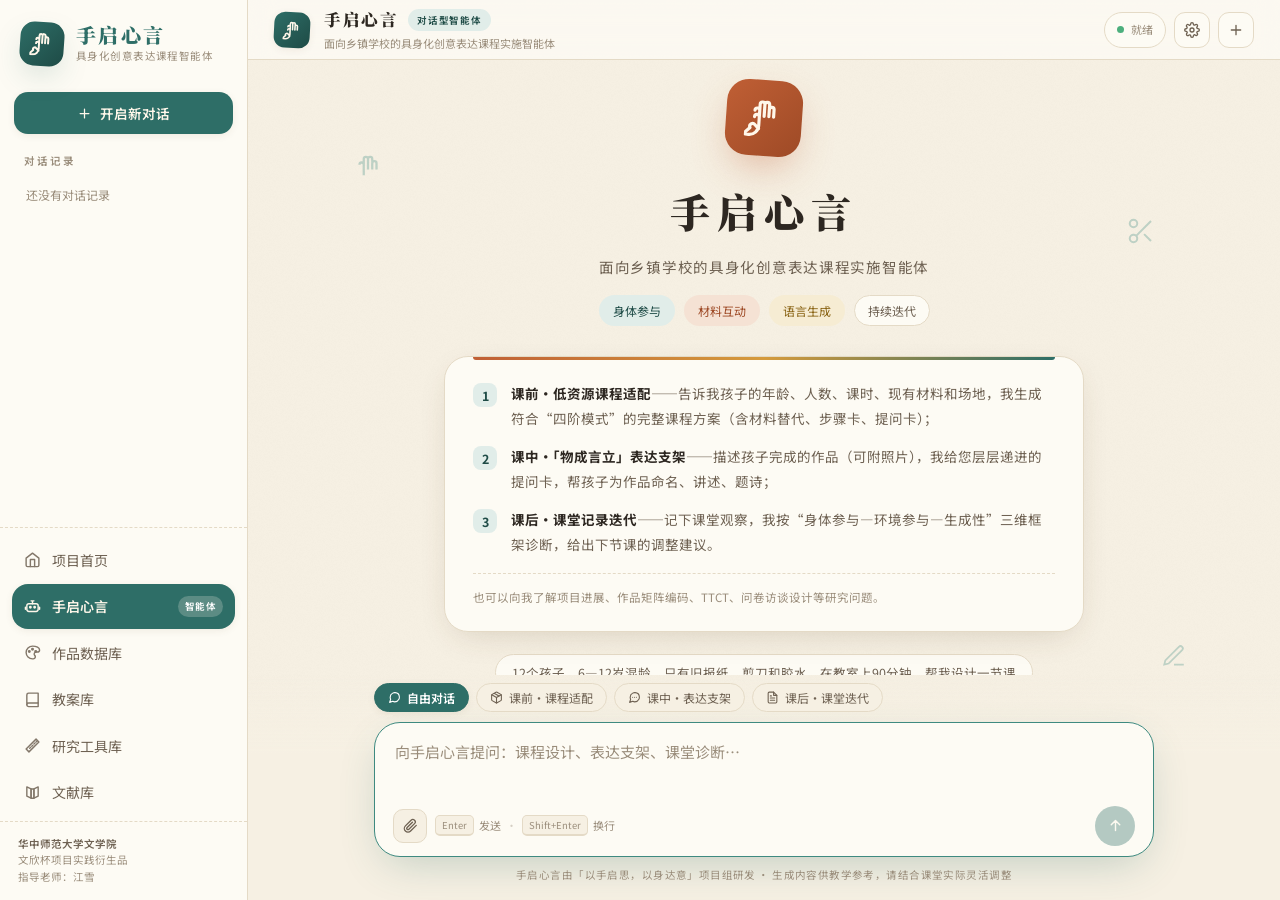
==== agent.html @ 4195ebc1 "v4.0 Kimi Code 重构：全新设计系统 + 中央对话智能体 + 数据页" ====
<!DOCTYPE html>
<html lang="zh-CN">
<head>
<meta charset="UTF-8">
<meta name="viewport" content="width=device-width, initial-scale=1.0">
<title>手启心言 · 智能体</title>
<meta name="description" content="面向乡镇学校的具身化创意表达课程实施智能体：课前低资源课程适配、课中物成言立表达支架、课后课堂记录驱动迭代。">
<link rel="preconnect" href="https://fonts.loli.net">
<link href="https://fonts.loli.net/css2?family=Noto+Serif+SC:wght@600;700;900&family=Noto+Sans+SC:wght@400;500;700&display=swap" rel="stylesheet">
<link rel="stylesheet" href="assets/css/style.css">
<link rel="icon" href="data:image/svg+xml,%3Csvg xmlns='http://www.w3.org/2000/svg' viewBox='0 0 24 24'%3E%3Crect width='24' height='24' rx='6' fill='%232E6E67'/%3E%3C/svg%3E">
</head>
<body class="agent-body">
<div id="railSlot"></div>
<div id="mobileTopSlot"></div>

<div class="chat-wrap">
  <!-- 顶栏 -->
  <header class="chat-topbar">
    <div class="t-ava" id="topAva"></div>
    <div>
      <div class="t-name">手启心言 <span class="t-tag">对话型智能体</span></div>
      <div class="t-sub">面向乡镇学校的具身化创意表达课程实施智能体</div>
    </div>
    <div class="topbar-actions">
      <span class="status-pill" id="statusPill"><span class="dot"></span><span id="statusText">连接中…</span></span>
      <button class="icon-btn" id="btnSettings" title="API 配置"></button>
      <button class="icon-btn" id="btnNewTop" title="开启新对话"></button>
    </div>
  </header>

  <!-- 消息区 -->
  <div class="chat-scroll" id="chatScroll">
    <!-- 欢迎态 -->
    <div class="welcome" id="welcome">
      <svg class="welcome-deco float" style="top:12%;left:10%;--fr:-14deg" width="34" height="34" viewBox="0 0 24 24" fill="none" stroke="currentColor" stroke-width="1.6"><path d="M18 11V6.5a1.5 1.5 0 0 0-3 0V11m0-5.5v-2a1.5 1.5 0 0 0-3 0V11m0-7.5a1.5 1.5 0 0 0-3 0V12m-3-4.5a1.5 1.5 0 0 1 3 0V15"/></svg>
      <svg class="welcome-deco float" style="top:20%;right:12%;--fr:10deg;animation-delay:1.4s" width="30" height="30" viewBox="0 0 24 24" fill="none" stroke="currentColor" stroke-width="1.6"><circle cx="6" cy="6" r="3"/><circle cx="6" cy="18" r="3"/><path d="M20 4 8.12 15.88M14.47 14.48 20 20"/></svg>
      <svg class="welcome-deco float" style="bottom:14%;left:16%;--fr:6deg;animation-delay:2.2s" width="28" height="28" viewBox="0 0 24 24" fill="none" stroke="currentColor" stroke-width="1.6"><path d="M11 20A7 7 0 0 1 4 13c0-4 3-8 9-9 5-1 7-1 7-1s0 2-1 7c-1 6-5 9-8 10z"/></svg>
      <svg class="welcome-deco float" style="bottom:22%;right:9%;--fr:-8deg;animation-delay:.8s" width="26" height="26" viewBox="0 0 24 24" fill="none" stroke="currentColor" stroke-width="1.6"><path d="M12 20h9M16.5 3.5a2.12 2.12 0 0 1 3 3L7 19l-4 1 1-4L16.5 3.5z"/></svg>

      <div class="welcome-inner">
        <div class="welcome-logo" id="welcomeLogo"></div>
        <h1>手启心言</h1>
        <div class="w-sub">面向乡镇学校的具身化创意表达课程实施智能体</div>
        <div class="w-traits">
          <span class="chip chip-teal">身体参与</span>
          <span class="chip chip-terra">材料互动</span>
          <span class="chip chip-amber">语言生成</span>
          <span class="chip">持续迭代</span>
        </div>

        <div class="welcome-card">
          <ol>
            <li><span><b>课前·低资源课程适配</b>——告诉我孩子的年龄、人数、课时、现有材料和场地，我生成符合“四阶模式”的完整课程方案（含材料替代、步骤卡、提问卡）；</span></li>
            <li><span><b>课中·「物成言立」表达支架</b>——描述孩子完成的作品（可附照片），我给您层层递进的提问卡，帮孩子为作品命名、讲述、题诗；</span></li>
            <li><span><b>课后·课堂记录迭代</b>——记下课堂观察，我按“身体参与—环境参与—生成性”三维框架诊断，给出下节课的调整建议。</span></li>
          </ol>
          <div class="wc-note">也可以向我了解项目进展、作品矩阵编码、TTCT、问卷访谈设计等研究问题。</div>
        </div>

        <div class="suggests" id="suggests"></div>
      </div>
    </div>
    <!-- 对话态 -->
    <div class="msgs" id="msgs" style="display:none"></div>
  </div>

  <!-- 输入区 -->
  <div class="composer">
    <div class="composer-inner">
      <div class="composer-modes" id="modeChips"></div>
      <div class="composer-box">
        <div class="attach-previews" id="attachPreviews" style="display:none"></div>
        <textarea id="input" rows="2" placeholder="向手启心言提问：课程设计、表达支架、课堂诊断…"></textarea>
        <div class="composer-bar">
          <button class="attach-btn" id="btnAttach" title="上传学生作品照片（OCR/图像识别）"></button>
          <input type="file" id="fileInput" accept="image/*" multiple hidden>
          <span class="composer-hint"><kbd>Enter</kbd> 发送 <span style="opacity:.4">·</span> <kbd>Shift+Enter</kbd> 换行</span>
          <button class="send-btn" id="btnSend" disabled></button>
        </div>
      </div>
      <div class="composer-tip">手启心言由「以手启思，以身达意」项目组研发 · 生成内容供教学参考，请结合课堂实际灵活调整</div>
    </div>
  </div>
</div>

<!-- 课前适配表单弹层 -->
<div class="overlay" id="planOverlay">
  <div class="dialog">
    <button class="d-close" data-close="planOverlay" id="planClose"></button>
    <h3><span id="planIco"></span>低资源课程适配</h3>
    <div class="d-sub">填写课堂基本条件，智能体将生成符合「四阶模式」的完整实施方案（含材料替代、步骤卡、提问卡与课堂组织建议）。</div>
    <div class="field-grid">
      <div class="field"><label>儿童年龄</label>
        <select id="fAge">
          <option>混龄（6—12岁）</option><option>低年级（6—8岁）</option>
          <option>中年级（9—11岁）</option><option>高年级（12岁以上）</option>
        </select>
      </div>
      <div class="field"><label>人数</label><input id="fCount" type="number" min="1" max="60" value="12"></div>
      <div class="field"><label>课时</label>
        <select id="fDuration"><option>90分钟</option><option>40分钟</option><option>60分钟</option><option>2课时（约120分钟）</option></select>
      </div>
      <div class="field"><label>场地</label>
        <select id="fVenue"><option>普通教室</option><option>活动室/礼堂</option><option>户外院落</option></select>
      </div>
    </div>
    <div class="field"><label>现有材料（多选）</label>
      <div class="mat-picks" id="matPicks"></div>
    </div>
    <div class="field"><label>其他材料</label><input id="fCustom" placeholder="如：挂历、纽扣、瓶盖…"></div>
    <div class="field"><label>期望主题（选填）</label><input id="fTheme" placeholder="如：我的家乡 / 春天 / 非遗竹编…"></div>
    <button class="btn btn-primary" id="btnPlanGo">生成课程方案</button>
  </div>
</div>

<!-- API 配置弹层 -->
<div class="overlay" id="cfgOverlay">
  <div class="dialog">
    <button class="d-close" data-close="cfgOverlay" id="cfgClose"></button>
    <h3><span id="cfgIco"></span>模型接口配置</h3>
    <div class="d-sub">默认使用项目组内置接口，无需配置即可体验。如需更换为自己的 Key（保存在本机浏览器，不会上传）。</div>
    <div class="field"><label>API Base URL（OpenAI 兼容）</label><input id="cfgBase" placeholder="https://api.deepseek.com/v1"></div>
    <div class="field"><label>模型</label><input id="cfgModel" placeholder="deepseek-chat"></div>
    <div class="field"><label>API Key</label><input id="cfgKey" type="password" placeholder="sk-…"></div>
    <div class="field"><label>多模态识别（作品照片 OCR / 图像理解）</label>
      <select id="cfgVision">
        <option value="auto">自动：接口支持图像时随消息发送</option>
        <option value="off">关闭：仅发送文字描述</option>
      </select>
      <div class="d-sub" style="margin-top:6px">提示：deepseek-chat 仅支持文字；切换至支持 vision 的 OpenAI 兼容接口后可识别作品照片中的文字与画面。</div>
    </div>
    <button class="btn btn-primary" id="btnCfgSave">保存配置</button>
    <button class="btn btn-paper" id="btnCfgReset" style="margin-top:10px">恢复默认</button>
  </div>
</div>

<div class="toast" id="toast"></div>

<script src="assets/js/data.js"></script>
<script src="assets/js/md.js"></script>
<script src="assets/js/main.js"></script>
<script src="assets/js/agent.js"></script>
</body>
</html>
---- assets/css/style.css ----
/* ═══════════════════════════════════════════════════════════
   手启心言 · 设计系统
   具身手工美学：暖纸底、黛青主色、赭石点缀、圆角有机形态
   ═══════════════════════════════════════════════════════════ */

:root {
  /* 色板 */
  --paper:      #F6F0E3;
  --paper-2:    #FDFBF4;
  --paper-3:    #EFE7D5;
  --ink:        #2D2721;
  --ink-soft:   #6E6152;
  --ink-faint:  #9A8D7B;
  --line:       #E4DAC6;
  --line-soft:  #EEE6D4;

  --teal:       #2E6E67;
  --teal-deep:  #1E4B46;
  --teal-mid:   #3E8A80;
  --teal-soft:  #E1EDE9;
  --teal-ghost: #EFF5F2;

  --terra:      #C05F35;
  --terra-deep: #9E4A26;
  --terra-soft: #F5E2D4;

  --amber:      #D59A3C;
  --amber-soft: #F6ECD3;

  /* 字体 */
  --serif: "Noto Serif SC", "Songti SC", "STSong", "SimSun", serif;
  --sans:  "Noto Sans SC", "PingFang SC", "Hiragino Sans GB", "Microsoft YaHei", sans-serif;

  /* 形态 */
  --r-sm: 10px;
  --r-md: 16px;
  --r-lg: 24px;
  --r-xl: 36px;
  --r-blob: 44px;

  /* 阴影（暖调） */
  --sh-xs: 0 1px 2px rgba(93, 63, 32, .07);
  --sh-sm: 0 2px 10px -2px rgba(93, 63, 32, .12);
  --sh-md: 0 10px 34px -12px rgba(93, 63, 32, .22);
  --sh-lg: 0 24px 60px -20px rgba(93, 63, 32, .28);
  --sh-teal: 0 12px 32px -10px rgba(46, 110, 103, .38);

  --rail-w: 248px;
  --ease-spring: cubic-bezier(.34, 1.4, .44, 1);
  --ease-out: cubic-bezier(.22, .8, .3, 1);
}

* { margin: 0; padding: 0; box-sizing: border-box; }
html { scroll-behavior: smooth; }
body {
  font-family: var(--sans);
  background: var(--paper);
  color: var(--ink);
  font-size: 15px;
  line-height: 1.75;
  -webkit-font-smoothing: antialiased;
  overflow-x: hidden;
}

/* 纸张噪点 */
body::before {
  content: "";
  position: fixed; inset: 0;
  pointer-events: none; z-index: 0;
  opacity: .5;
  background-image: url("data:image/svg+xml,%3Csvg xmlns='http://www.w3.org/2000/svg' width='140' height='140'%3E%3Cfilter id='n'%3E%3CfeTurbulence type='fractalNoise' baseFrequency='0.9' numOctaves='2' stitchTiles='stitch'/%3E%3CfeColorMatrix type='saturate' values='0'/%3E%3CfeComponentTransfer%3E%3CfeFuncA type='linear' slope='0.05'/%3E%3C/feComponentTransfer%3E%3C/filter%3E%3Crect width='100%25' height='100%25' filter='url(%23n)'/%3E%3C/svg%3E");
}

::selection { background: var(--teal); color: #fff; }

a { color: var(--teal); text-decoration: none; }
button { font-family: inherit; cursor: pointer; }
img { max-width: 100%; display: block; }

h1, h2, h3, .serif { font-family: var(--serif); }

/* 滚动条 */
::-webkit-scrollbar { width: 9px; height: 9px; }
::-webkit-scrollbar-track { background: transparent; }
::-webkit-scrollbar-thumb { background: #D5C8AE; border-radius: 8px; border: 2px solid var(--paper); }
::-webkit-scrollbar-thumb:hover { background: var(--teal-mid); }

/* ─────────────────────────── 左侧轨道栏 ─────────────────────────── */

.rail {
  position: fixed; inset: 0 auto 0 0;
  width: var(--rail-w);
  background: var(--paper-2);
  border-right: 1px solid var(--line);
  display: flex; flex-direction: column;
  z-index: 50;
}

.rail-brand {
  display: flex; align-items: center; gap: 12px;
  padding: 22px 20px 16px;
}
.brand-mark {
  width: 44px; height: 44px; flex: none;
  border-radius: 14px;
  background: linear-gradient(135deg, var(--teal) 0%, var(--teal-deep) 100%);
  color: #FFF7EA;
  display: flex; align-items: center; justify-content: center;
  box-shadow: var(--sh-teal);
  transform: rotate(4deg);
  transition: transform .45s var(--ease-spring);
}
a:hover > .brand-mark, .rail-brand:hover .brand-mark { transform: rotate(0deg) scale(1.05); }
.brand-mark svg { width: 24px; height: 24px; }
.brand-name { font-family: var(--serif); font-weight: 900; font-size: 20px; letter-spacing: .12em; line-height: 1.2; }
.brand-sub  { font-size: 10.5px; color: var(--ink-faint); letter-spacing: .04em; }

.rail-nav { padding: 6px 12px; display: flex; flex-direction: column; gap: 2px; }
.rail-link {
  display: flex; align-items: center; gap: 11px;
  padding: 10px 12px;
  border-radius: var(--r-md);
  color: var(--ink-soft);
  font-size: 14px;
  transition: all .22s var(--ease-out);
  position: relative;
}
.rail-link svg { width: 17px; height: 17px; flex: none; opacity: .85; }
.rail-link:hover { background: var(--teal-ghost); color: var(--teal-deep); transform: translateX(3px); }
.rail-link.active {
  background: var(--teal);
  color: #FFF7EA;
  font-weight: 600;
  box-shadow: var(--sh-sm);
}
.rail-link.active svg { opacity: 1; }
.rail-badge {
  margin-left: auto;
  font-size: 9.5px; padding: 2px 7px;
  border-radius: 99px;
  background: var(--terra); color: #fff;
  letter-spacing: .05em;
  white-space: nowrap;
}
.rail-link.active .rail-badge { background: rgba(255, 247, 234, .22); }

.rail-foot {
  margin-top: auto;
  padding: 14px 18px;
  border-top: 1px dashed var(--line);
  font-size: 10.5px; color: var(--ink-faint);
  line-height: 1.6;
}
.rail-foot b { color: var(--ink-soft); font-weight: 600; }

/* 主区 */
.main { margin-left: var(--rail-w); position: relative; z-index: 1; min-height: 100vh; }

/* ─────────────────────────── 通用组件 ─────────────────────────── */

.wrap { max-width: 1120px; margin: 0 auto; padding: 0 40px; }

.btn {
  display: inline-flex; align-items: center; justify-content: center; gap: 8px;
  border: none; border-radius: 99px;
  padding: 13px 28px;
  font-size: 15px; font-weight: 600;
  letter-spacing: .04em;
  transition: all .25s var(--ease-out);
  position: relative; overflow: hidden;
}
.btn svg { width: 17px; height: 17px; }
.btn-primary { background: var(--teal); color: #FFF7EA; box-shadow: var(--sh-teal); }
.btn-primary:hover { background: var(--teal-deep); transform: translateY(-2px); box-shadow: 0 16px 40px -10px rgba(46, 110, 103, .5); }
.btn-primary:active { transform: translateY(0) scale(.98); }
.btn-terra { background: var(--terra); color: #FFF7EA; box-shadow: 0 12px 32px -10px rgba(192, 95, 53, .42); }
.btn-terra:hover { background: var(--terra-deep); transform: translateY(-2px); }
.btn-ghost {
  background: transparent; color: var(--teal-deep);
  border: 1.5px solid var(--teal);
}
.btn-ghost:hover { background: var(--teal-soft); transform: translateY(-2px); }
.btn-paper { background: var(--paper-2); color: var(--ink); border: 1px solid var(--line); }
.btn-paper:hover { border-color: var(--teal-mid); color: var(--teal-deep); transform: translateY(-2px); box-shadow: var(--sh-sm); }
.btn-sm { padding: 8px 18px; font-size: 13px; }
.btn[disabled] { opacity: .45; pointer-events: none; }

.chip {
  display: inline-flex; align-items: center; gap: 6px;
  font-size: 12px; padding: 4px 13px;
  border-radius: 99px;
  border: 1px solid var(--line);
  background: var(--paper-2);
  color: var(--ink-soft);
}
.chip-teal { background: var(--teal-soft); border-color: transparent; color: var(--teal-deep); }
.chip-terra { background: var(--terra-soft); border-color: transparent; color: var(--terra-deep); }
.chip-amber { background: var(--amber-soft); border-color: transparent; color: #8A6415; }

.card {
  background: var(--paper-2);
  border: 1px solid var(--line);
  border-radius: var(--r-lg);
  box-shadow: var(--sh-sm);
  transition: transform .3s var(--ease-out), box-shadow .3s var(--ease-out), border-color .3s;
}
.card-hover:hover { transform: translateY(-5px); box-shadow: var(--sh-md); border-color: #D8CBAF; }

.sec { padding: 88px 0; position: relative; }
.sec-head { text-align: center; max-width: 720px; margin: 0 auto 52px; }
.sec-eyebrow {
  display: inline-flex; align-items: center; gap: 10px;
  font-size: 12px; letter-spacing: .35em; color: var(--terra);
  font-weight: 600; margin-bottom: 16px;
}
.sec-eyebrow::before, .sec-eyebrow::after {
  content: ""; width: 26px; height: 1.5px; background: var(--terra); opacity: .5;
}
.sec-title { font-size: 34px; font-weight: 900; letter-spacing: .06em; line-height: 1.35; }
.sec-desc { margin-top: 14px; color: var(--ink-soft); font-size: 15px; }

/* 进入动画 */
.rv { opacity: 0; transform: translateY(28px); transition: opacity .8s var(--ease-out), transform .8s var(--ease-out); }
.rv.in { opacity: 1; transform: none; }
.rv-d1 { transition-delay: .1s; } .rv-d2 { transition-delay: .22s; }
.rv-d3 { transition-delay: .34s; } .rv-d4 { transition-delay: .46s; }

@keyframes floatY {
  0%, 100% { transform: translateY(0) rotate(var(--fr, 0deg)); }
  50% { transform: translateY(-14px) rotate(var(--fr, 0deg)); }
}
.float { animation: floatY 6s ease-in-out infinite; }

@keyframes pulseDot {
  0%, 100% { opacity: .35; transform: scale(1); }
  50% { opacity: 1; transform: scale(1.25); }
}

/* ─────────────────────────── 首页 ─────────────────────────── */

.hero {
  min-height: 100vh;
  display: flex; align-items: center;
  position: relative;
  overflow: hidden;
  padding: 60px 0 80px;
}
.hero-blob {
  position: absolute;
  border-radius: 50%;
  filter: blur(70px);
  pointer-events: none;
}
.hero-blob-1 { width: 480px; height: 480px; background: rgba(62, 138, 128, .18); top: -140px; right: -80px; }
.hero-blob-2 { width: 420px; height: 420px; background: rgba(213, 154, 60, .16); bottom: -120px; left: 6%; }
.hero-blob-3 { width: 300px; height: 300px; background: rgba(192, 95, 53, .12); top: 34%; left: 42%; }

.hero-grid {
  display: grid; grid-template-columns: 1.05fr .95fr;
  gap: 60px; align-items: center;
  position: relative; z-index: 2;
}
.hero-eyebrow {
  display: inline-flex; align-items: center; gap: 9px;
  background: var(--paper-2); border: 1px solid var(--line);
  padding: 7px 16px; border-radius: 99px;
  font-size: 12.5px; color: var(--ink-soft);
  box-shadow: var(--sh-xs);
  margin-bottom: 26px;
}
.hero-eyebrow .dot { width: 7px; height: 7px; border-radius: 50%; background: var(--terra); animation: pulseDot 2.2s infinite; }
.hero-title {
  font-size: 58px; font-weight: 900;
  line-height: 1.22; letter-spacing: .04em;
}
.hero-title em {
  font-style: normal;
  color: var(--teal);
  position: relative;
  white-space: nowrap;
}
.hero-title em::after {
  content: ""; position: absolute; left: 0; right: 0; bottom: 6px;
  height: 12px; background: var(--amber-soft);
  z-index: -1; border-radius: 4px;
}
.hero-sub {
  margin-top: 22px;
  font-size: 16.5px; color: var(--ink-soft);
  max-width: 520px; line-height: 2;
}
.hero-cta { margin-top: 36px; display: flex; gap: 14px; flex-wrap: wrap; }
.hero-stats { margin-top: 46px; display: flex; gap: 38px; }
.hstat b { font-family: var(--serif); font-size: 30px; font-weight: 900; color: var(--teal-deep); display: block; line-height: 1.1; }
.hstat span { font-size: 12px; color: var(--ink-faint); letter-spacing: .08em; }

/* 首图：圆角大画框（呼应参考 UI 的圆角语言） */
.hero-frame {
  position: relative;
  background: var(--paper-2);
  border: 1px solid var(--line);
  border-radius: var(--r-blob);
  padding: 34px;
  box-shadow: var(--sh-lg);
  transform: rotate(1.2deg);
  transition: transform .5s var(--ease-out);
}
.hero-frame:hover { transform: rotate(0deg); }
.hero-frame::before {
  content: ""; position: absolute; inset: 12px;
  border: 1.5px dashed #D9CCAF;
  border-radius: calc(var(--r-blob) - 10px);
  pointer-events: none;
}
.hero-frame-head { display: flex; align-items: center; gap: 10px; margin-bottom: 20px; }
.hero-frame-head .avatar {
  width: 40px; height: 40px; border-radius: 12px;
  background: linear-gradient(135deg, var(--terra), var(--terra-deep));
  display: flex; align-items: center; justify-content: center; color: #FFF7EA;
  box-shadow: var(--sh-sm);
}
.hero-frame-head .avatar svg { width: 21px; height: 21px; }
.hero-frame-head b { font-family: var(--serif); font-size: 16px; letter-spacing: .1em; }
.hero-frame-head span { display: block; font-size: 10.5px; color: var(--ink-faint); }
.hero-frame-msg {
  background: var(--teal-ghost);
  border: 1px solid var(--teal-soft);
  border-radius: 4px 18px 18px 18px;
  padding: 15px 18px;
  font-size: 13.5px; line-height: 1.9; color: var(--ink);
}
.hero-frame-msg b { color: var(--teal-deep); }
.hero-frame-chips { display: flex; flex-wrap: wrap; gap: 8px; margin-top: 18px; }
.hero-frame-chip {
  font-size: 12px; color: var(--teal-deep);
  background: var(--paper-2); border: 1px solid var(--teal-soft);
  padding: 6px 13px; border-radius: 99px;
  transition: all .2s;
}
.hero-frame-chip:hover { background: var(--teal); color: #fff; border-color: var(--teal); transform: translateY(-2px); }
.hero-frame-input {
  margin-top: 18px;
  display: flex; align-items: center; gap: 10px;
  border: 1.5px solid var(--line);
  background: var(--paper);
  border-radius: 99px; padding: 11px 18px;
  color: var(--ink-faint); font-size: 13px;
}
.hero-frame-input svg { width: 16px; height: 16px; }
.hero-frame-input .go {
  margin-left: auto; width: 28px; height: 28px; border-radius: 50%;
  background: var(--teal); color: #fff;
  display: flex; align-items: center; justify-content: center;
}
.hero-frame-input .go svg { width: 14px; height: 14px; }

/* 四阶模式 */
.four-grid { display: grid; grid-template-columns: repeat(4, 1fr); gap: 18px; }
.four-card {
  background: var(--paper-2); border: 1px solid var(--line);
  border-radius: var(--r-lg); padding: 28px 24px;
  position: relative; overflow: hidden;
  transition: all .35s var(--ease-out);
}
.four-card:hover { transform: translateY(-6px); box-shadow: var(--sh-md); border-color: transparent; }
.four-card::before {
  content: ""; position: absolute; top: 0; left: 0; right: 0; height: 4px;
  background: var(--fc, var(--teal));
  transform: scaleX(0); transform-origin: left;
  transition: transform .4s var(--ease-out);
}
.four-card:hover::before { transform: scaleX(1); }
.four-no {
  font-family: var(--serif); font-size: 44px; font-weight: 900;
  color: var(--fc, var(--teal)); opacity: .18; line-height: 1;
}
.four-name { font-family: var(--serif); font-size: 21px; font-weight: 900; letter-spacing: .1em; margin: 8px 0 4px; }
.four-en { font-size: 10.5px; color: var(--ink-faint); letter-spacing: .18em; text-transform: uppercase; }
.four-desc { margin-top: 14px; font-size: 13px; color: var(--ink-soft); line-height: 1.9; }
.four-time {
  margin-top: 16px; display: inline-block;
  font-size: 11px; color: var(--fc, var(--teal));
  background: var(--paper); border: 1px dashed var(--line);
  padding: 3px 11px; border-radius: 99px;
}

/* 课前课中课后 全流程 */
.flow { display: grid; grid-template-columns: repeat(3, 1fr); gap: 22px; }
.flow-card {
  border-radius: var(--r-lg); padding: 32px 28px;
  position: relative; overflow: hidden;
  border: 1px solid var(--line);
  transition: all .35s var(--ease-out);
}
.flow-card:hover { transform: translateY(-6px); box-shadow: var(--sh-md); }
.flow-tag {
  display: inline-block; font-size: 11px; font-weight: 700; letter-spacing: .2em;
  padding: 4px 13px; border-radius: 99px; color: #fff; margin-bottom: 18px;
}
.flow-card h3 { font-size: 20px; font-weight: 900; letter-spacing: .05em; }
.flow-card p { margin-top: 12px; font-size: 13.5px; color: var(--ink-soft); line-height: 1.95; }
.flow-card ul { margin-top: 14px; list-style: none; }
.flow-card li { font-size: 13px; color: var(--ink-soft); padding: 5px 0 5px 20px; position: relative; }
.flow-card li::before { content: ""; position: absolute; left: 2px; top: 13px; width: 7px; height: 7px; border-radius: 2px; background: var(--fc); opacity: .55; }
.flow-arrow { display:flex; align-items:center; justify-content:center; color: var(--ink-faint); }

/* 三维框架 */
.tri-grid { display: grid; grid-template-columns: repeat(3, 1fr); gap: 22px; }
.tri-card { padding: 30px 28px; border-radius: var(--r-lg); border: 1px solid var(--line); background: var(--paper-2); transition: all .3s var(--ease-out); position: relative; }
.tri-card:hover { transform: translateY(-5px); box-shadow: var(--sh-md); }
.tri-ico {
  width: 46px; height: 46px; border-radius: 14px;
  display: flex; align-items: center; justify-content: center;
  color: #fff; margin-bottom: 18px;
  box-shadow: var(--sh-sm);
}
.tri-ico svg { width: 23px; height: 23px; }
.tri-card h3 { font-size: 19px; font-weight: 900; letter-spacing: .08em; }
.tri-card .en { font-size: 10.5px; letter-spacing: .16em; color: var(--ink-faint); text-transform: uppercase; }
.tri-card p { margin-top: 12px; font-size: 13.5px; color: var(--ink-soft); }
.tri-items { margin-top: 14px; display: flex; flex-direction: column; gap: 7px; }
.tri-items span { font-size: 12px; color: var(--ink-soft); background: var(--paper); border: 1px solid var(--line-soft); border-radius: 8px; padding: 6px 11px; }

/* 三地 */
.site-grid { display: grid; grid-template-columns: repeat(3, 1fr); gap: 22px; }
.site-card { padding: 26px; border-radius: var(--r-lg); background: var(--paper-2); border: 1px solid var(--line); position: relative; overflow: hidden; transition: all .3s var(--ease-out); }
.site-card:hover { transform: translateY(-5px); box-shadow: var(--sh-md); }
.site-card::after {
  content: attr(data-code);
  position: absolute; right: -6px; bottom: -22px;
  font-family: var(--serif); font-size: 84px; font-weight: 900;
  color: var(--sc, var(--teal)); opacity: .1; line-height: 1;
}
.site-card h3 { font-size: 18px; font-weight: 900; letter-spacing: .06em; }
.site-card .desc { font-size: 13px; color: var(--ink-soft); margin-top: 8px; }
.site-meta { margin-top: 16px; display: flex; gap: 8px; flex-wrap: wrap; }

/* 时间线 */
.timeline { max-width: 760px; margin: 0 auto; position: relative; padding-left: 34px; }
.timeline::before { content: ""; position: absolute; left: 8px; top: 6px; bottom: 6px; width: 2px; background: linear-gradient(var(--teal-mid), var(--line)); border-radius: 2px; }
.tl-item { position: relative; padding-bottom: 30px; }
.tl-item:last-child { padding-bottom: 0; }
.tl-dot {
  position: absolute; left: -34px; top: 5px;
  width: 18px; height: 18px; border-radius: 50%;
  background: var(--paper-2); border: 2.5px solid var(--line);
}
.tl-item.done .tl-dot { border-color: var(--teal-mid); background: var(--teal-soft); }
.tl-item.doing .tl-dot { border-color: var(--terra); background: var(--terra-soft); box-shadow: 0 0 0 5px rgba(192, 95, 53, .12); }
.tl-item.doing .tl-dot::after { content: ""; position: absolute; inset: 3.5px; border-radius: 50%; background: var(--terra); animation: pulseDot 1.8s infinite; }
.tl-when { font-size: 12px; color: var(--ink-faint); letter-spacing: .06em; }
.tl-item h4 { font-size: 16.5px; font-weight: 700; margin-top: 2px; }
.tl-item.doing h4 { color: var(--terra-deep); }

/* 团队 */
.team-grid { display: grid; grid-template-columns: repeat(5, 1fr); gap: 16px; }
.member { text-align: center; padding: 26px 12px; border-radius: var(--r-lg); background: var(--paper-2); border: 1px solid var(--line); transition: all .3s var(--ease-out); }
.member:hover { transform: translateY(-4px); box-shadow: var(--sh-sm); border-color: var(--teal-mid); }
.member .ava {
  width: 58px; height: 58px; margin: 0 auto 12px;
  border-radius: 50%;
  display: flex; align-items: center; justify-content: center;
  font-family: var(--serif); font-size: 22px; font-weight: 900; color: #fff;
  box-shadow: var(--sh-sm);
}
.member b { font-size: 15.5px; letter-spacing: .08em; }
.member span { display: block; font-size: 11px; color: var(--ink-faint); margin-top: 5px; line-height: 1.6; }

/* CTA 条 */
.cta-band {
  border-radius: var(--r-xl);
  background: linear-gradient(120deg, var(--teal-deep), var(--teal) 55%, var(--teal-mid));
  color: #FFF7EA;
  padding: 64px 56px;
  position: relative; overflow: hidden;
  text-align: center;
  box-shadow: var(--sh-lg);
}
.cta-band::before, .cta-band::after {
  content: ""; position: absolute; border-radius: 50%; border: 1.5px dashed rgba(255, 247, 234, .25);
}
.cta-band::before { width: 300px; height: 300px; top: -140px; left: -90px; }
.cta-band::after { width: 380px; height: 380px; bottom: -220px; right: -130px; }
.cta-band h2 { font-size: 32px; font-weight: 900; letter-spacing: .08em; }
.cta-band p { margin-top: 14px; opacity: .82; font-size: 14.5px; }
.cta-band .btn { margin-top: 30px; background: #FFF7EA; color: var(--teal-deep); }
.cta-band .btn:hover { transform: translateY(-2px); box-shadow: 0 16px 40px -12px rgba(0,0,0,.4); background: #fff; }

/* 页脚 */
.footer {
  border-top: 1px solid var(--line);
  padding: 42px 0 36px;
  margin-top: 40px;
  background: var(--paper-2);
}
.footer-grid { display: flex; justify-content: space-between; gap: 30px; flex-wrap: wrap; align-items: flex-start; }
.footer .brand-line { display: flex; align-items: center; gap: 10px; }
.footer p { font-size: 12px; color: var(--ink-faint); margin-top: 10px; max-width: 420px; line-height: 1.9; }
.footer-links { display: flex; gap: 34px; }
.footer-links h5 { font-size: 12.5px; letter-spacing: .12em; color: var(--ink-soft); margin-bottom: 12px; }
.footer-links a { display: block; font-size: 12.5px; color: var(--ink-faint); padding: 3.5px 0; transition: color .2s; }
.footer-links a:hover { color: var(--teal); }
.footer-bottom { margin-top: 30px; padding-top: 18px; border-top: 1px dashed var(--line); font-size: 11px; color: var(--ink-faint); display: flex; justify-content: space-between; flex-wrap: wrap; gap: 8px; }

/* ─────────────────────────── 数据页（作品/教案/工具/文献） ─────────────────────────── */

.page-head { padding: 56px 0 30px; }
.page-eyebrow { font-size: 12px; letter-spacing: .3em; color: var(--terra); font-weight: 600; }
.page-title { font-size: 34px; font-weight: 900; letter-spacing: .06em; margin-top: 10px; }
.page-desc { color: var(--ink-soft); margin-top: 10px; max-width: 640px; font-size: 14.5px; }

.filter-bar {
  display: flex; flex-wrap: wrap; gap: 10px; align-items: center;
  padding: 16px 20px;
  background: var(--paper-2); border: 1px solid var(--line);
  border-radius: var(--r-lg); box-shadow: var(--sh-xs);
  margin: 26px 0 30px;
  position: sticky; top: 14px; z-index: 20;
}
.filter-label { font-size: 12px; color: var(--ink-faint); letter-spacing: .1em; margin-right: 2px; }
.fchip {
  font-size: 12.5px; padding: 6px 15px;
  border-radius: 99px; border: 1px solid var(--line);
  background: var(--paper); color: var(--ink-soft);
  transition: all .2s;
}
.fchip:hover { border-color: var(--teal-mid); color: var(--teal-deep); }
.fchip.on { background: var(--teal); border-color: var(--teal); color: #fff; font-weight: 600; box-shadow: var(--sh-sm); }
.filter-count { margin-left: auto; font-size: 12px; color: var(--ink-faint); }

.works-grid { display: grid; grid-template-columns: repeat(3, 1fr); gap: 20px; }
.work-card { padding: 24px; display: flex; flex-direction: column; }
.work-top { display: flex; justify-content: space-between; align-items: flex-start; gap: 8px; }
.work-id { font-size: 11px; color: var(--ink-faint); letter-spacing: .1em; }
.work-card h3 { font-size: 19px; font-weight: 900; letter-spacing: .05em; margin-top: 6px; }
.work-meta { font-size: 12px; color: var(--ink-soft); margin-top: 5px; }
.work-mat { font-size: 12px; color: var(--ink-faint); margin-top: 3px; }
.work-voice {
  margin-top: 15px; padding: 13px 16px;
  background: var(--amber-soft); border-radius: 4px 14px 14px 14px;
  font-size: 13px; color: #7A5A17; line-height: 1.85;
  font-family: var(--serif);
}
.work-code { margin-top: 16px; display: grid; grid-template-columns: repeat(4, 1fr); gap: 8px; }
.code-cell { text-align: center; }
.code-cell span { font-size: 10.5px; color: var(--ink-faint); display: block; margin-bottom: 5px; }
.code-bar { height: 5px; border-radius: 99px; background: var(--paper-3); overflow: hidden; }
.code-bar i { display: block; height: 100%; border-radius: 99px; background: linear-gradient(90deg, var(--teal-mid), var(--teal)); width: 0; transition: width 1s var(--ease-out); }
.work-tags { margin-top: 14px; display: flex; gap: 6px; flex-wrap: wrap; }
.work-tag { font-size: 10.5px; padding: 2.5px 10px; border-radius: 99px; background: var(--teal-ghost); color: var(--teal-deep); }

.lesson-card { padding: 28px; margin-bottom: 20px; }
.lesson-head { display: flex; gap: 18px; align-items: flex-start; flex-wrap: wrap; }
.lesson-id { font-family: var(--serif); font-weight: 900; font-size: 15px; color: var(--terra); letter-spacing: .06em; background: var(--terra-soft); border-radius: 10px; padding: 8px 12px; }
.lesson-head h3 { font-size: 21px; font-weight: 900; letter-spacing: .04em; }
.lesson-metas { display: flex; gap: 8px; flex-wrap: wrap; margin-top: 8px; }
.lesson-goal { margin-top: 14px; font-size: 14px; color: var(--ink-soft); background: var(--paper); border-left: 3px solid var(--amber); padding: 12px 16px; border-radius: 0 10px 10px 0; }
.lesson-steps { margin-top: 20px; display: grid; grid-template-columns: repeat(4, 1fr); gap: 12px; }
.lstep { background: var(--paper); border: 1px solid var(--line-soft); border-radius: var(--r-md); padding: 15px 14px; position: relative; transition: all .25s; }
.lstep:hover { border-color: var(--teal-mid); transform: translateY(-3px); box-shadow: var(--sh-sm); }
.lstep b { font-family: var(--serif); font-size: 14.5px; color: var(--teal-deep); display: block; letter-spacing: .06em; }
.lstep i { font-style: normal; font-size: 9.5px; color: var(--ink-faint); letter-spacing: .14em; text-transform: uppercase; }
.lstep p { font-size: 12px; color: var(--ink-soft); margin-top: 8px; line-height: 1.8; }
.lesson-tip { margin-top: 16px; font-size: 12.5px; color: var(--terra-deep); background: var(--terra-soft); border-radius: 10px; padding: 10px 15px; }
.lesson-mats { margin-top: 14px; display: flex; flex-wrap: wrap; gap: 7px; }

.tools-grid { display: grid; grid-template-columns: repeat(2, 1fr); gap: 20px; }
.tool-card { padding: 26px; }
.tool-head { display: flex; align-items: center; gap: 12px; }
.tool-ico { width: 42px; height: 42px; border-radius: 12px; background: var(--teal-soft); color: var(--teal-deep); display: flex; align-items: center; justify-content: center; flex: none; }
.tool-ico svg { width: 20px; height: 20px; }
.tool-head h3 { font-size: 16.5px; font-weight: 700; line-height: 1.4; }
.tool-status { margin-left: auto; font-size: 11px; padding: 3px 11px; border-radius: 99px; white-space: nowrap; }
.st-doing { background: var(--amber-soft); color: #8A6415; }
.st-done { background: var(--teal-soft); color: var(--teal-deep); }
.st-todo { background: var(--paper-3); color: var(--ink-faint); }
.tool-card > p { margin-top: 13px; font-size: 13.5px; color: var(--ink-soft); }
.tool-items { margin-top: 14px; list-style: none; display: flex; flex-direction: column; gap: 7px; }
.tool-items li { font-size: 12.5px; color: var(--ink-soft); background: var(--paper); border: 1px solid var(--line-soft); padding: 8px 13px; border-radius: 9px; }

.refs-group { margin-bottom: 34px; }
.refs-group h3 { font-size: 17px; font-weight: 900; letter-spacing: .1em; display: flex; align-items: center; gap: 10px; margin-bottom: 16px; }
.refs-group h3 .n { font-size: 11px; background: var(--teal); color: #fff; border-radius: 99px; padding: 2px 10px; letter-spacing: .05em; }
.ref-item {
  display: flex; gap: 14px; align-items: baseline;
  padding: 13px 18px; margin-bottom: 9px;
  background: var(--paper-2); border: 1px solid var(--line);
  border-radius: var(--r-md); font-size: 13.5px; color: var(--ink-soft);
  transition: all .2s;
}
.ref-item:hover { border-color: var(--teal-mid); transform: translateX(4px); }
.ref-item .no { font-family: var(--serif); font-weight: 700; color: var(--terra); flex: none; font-size: 12.5px; }

.empty-tip { text-align: center; padding: 60px 0; color: var(--ink-faint); font-size: 14px; }

/* ─────────────────────────── 智能体页 ─────────────────────────── */

.agent-body { height: 100vh; overflow: hidden; }

/* 历史列表 */
.rail-history { flex: 1; overflow-y: auto; padding: 4px 12px 10px; }
.rail-history h6 { font-size: 10.5px; letter-spacing: .2em; color: var(--ink-faint); padding: 10px 12px 6px; font-weight: 600; }
.hist-item {
  display: flex; align-items: center; gap: 9px;
  padding: 9px 12px; border-radius: 11px;
  font-size: 13px; color: var(--ink-soft);
  cursor: pointer; transition: all .18s;
  position: relative;
}
.hist-item svg { width: 13px; height: 13px; flex: none; opacity: .55; }
.hist-item span { flex: 1; white-space: nowrap; overflow: hidden; text-overflow: ellipsis; }
.hist-item:hover { background: var(--teal-ghost); color: var(--teal-deep); }
.hist-item.on { background: var(--teal-soft); color: var(--teal-deep); font-weight: 600; }
.hist-item .del {
  opacity: 0; border: none; background: none; color: var(--ink-faint);
  padding: 2px; border-radius: 6px; transition: all .15s;
}
.hist-item:hover .del { opacity: 1; }
.hist-item .del:hover { color: var(--terra); background: var(--terra-soft); }
.hist-item .del svg { width: 12px; height: 12px; }
.hist-empty { font-size: 12px; color: var(--ink-faint); padding: 8px 14px; }

.rail-newchat {
  margin: 10px 14px 4px;
  display: flex; align-items: center; justify-content: center; gap: 8px;
  padding: 11px; border-radius: 14px;
  background: var(--teal); color: #FFF7EA;
  font-size: 13.5px; font-weight: 600;
  border: none; box-shadow: var(--sh-sm);
  transition: all .22s var(--ease-out);
}
.rail-newchat:hover { background: var(--teal-deep); transform: translateY(-1px); box-shadow: var(--sh-teal); }
.rail-newchat svg { width: 15px; height: 15px; }

/* 对话主区 */
.chat-wrap { margin-left: var(--rail-w); height: 100vh; display: flex; flex-direction: column; position: relative; z-index: 1; }

.chat-topbar {
  height: 60px; flex: none;
  display: flex; align-items: center; gap: 14px;
  padding: 0 26px;
  background: rgba(253, 251, 244, .82);
  backdrop-filter: blur(12px);
  border-bottom: 1px solid var(--line);
  position: relative; z-index: 10;
}
.chat-topbar .t-ava {
  width: 36px; height: 36px; border-radius: 11px;
  background: linear-gradient(135deg, var(--teal), var(--teal-deep));
  color: #FFF7EA; display: flex; align-items: center; justify-content: center;
  box-shadow: var(--sh-sm); transform: rotate(3deg);
}
.chat-topbar .t-ava svg { width: 19px; height: 19px; }
.chat-topbar .t-name { font-family: var(--serif); font-weight: 900; font-size: 16.5px; letter-spacing: .1em; display: flex; align-items: center; gap: 9px; }
.chat-topbar .t-tag { font-size: 9.5px; font-family: var(--sans); font-weight: 600; letter-spacing: .1em; background: var(--teal-soft); color: var(--teal-deep); padding: 2.5px 9px; border-radius: 99px; }
.chat-topbar .t-sub { font-size: 11px; color: var(--ink-faint); }
.topbar-actions { margin-left: auto; display: flex; gap: 8px; }
.icon-btn {
  width: 36px; height: 36px; border-radius: 11px;
  border: 1px solid var(--line); background: var(--paper-2);
  color: var(--ink-soft);
  display: flex; align-items: center; justify-content: center;
  transition: all .2s;
}
.icon-btn:hover { border-color: var(--teal-mid); color: var(--teal-deep); transform: translateY(-1px); box-shadow: var(--sh-xs); }
.icon-btn svg { width: 16px; height: 16px; }
.status-pill {
  display: inline-flex; align-items: center; gap: 7px;
  font-size: 11px; color: var(--ink-faint);
  border: 1px solid var(--line); background: var(--paper-2);
  padding: 5px 12px; border-radius: 99px;
}
.status-pill .dot { width: 7px; height: 7px; border-radius: 50%; background: #4CAF7D; }
.status-pill.off .dot { background: var(--terra); }
.status-pill.off { color: var(--terra-deep); border-color: var(--terra-soft); background: var(--terra-soft); }

/* 欢迎态 */
.chat-scroll { flex: 1; overflow-y: auto; position: relative; }
.welcome {
  min-height: 100%;
  display: flex; flex-direction: column; align-items: center; justify-content: center;
  padding: 20px 24px 12px;
  position: relative;
}
@media (max-height: 860px) {
  .welcome { justify-content: flex-start; padding-top: 10px; }
  .welcome-logo { width: 58px !important; height: 58px !important; margin-bottom: 12px !important; border-radius: 17px !important; }
  .welcome h1 { font-size: 30px !important; }
  .welcome .w-traits { margin-top: 10px !important; }
  .welcome-card { margin-top: 18px !important; padding: 18px 24px !important; }
  .welcome-card ol { gap: 9px !important; }
  .welcome-card li { font-size: 12.5px !important; line-height: 1.75 !important; }
  .welcome-card .wc-note { margin-top: 10px !important; padding-top: 8px !important; }
  .suggests { margin-top: 14px !important; }
  .welcome-deco { display: none; }
}
.welcome-deco { position: absolute; pointer-events: none; color: var(--teal-mid); opacity: .3; }
.welcome-inner { width: 100%; max-width: 780px; text-align: center; position: relative; z-index: 2; }
.welcome-logo {
  width: 76px; height: 76px; margin: 0 auto 20px;
  border-radius: 22px;
  background: linear-gradient(135deg, var(--terra), var(--terra-deep));
  color: #FFF7EA;
  display: flex; align-items: center; justify-content: center;
  box-shadow: 0 16px 40px -10px rgba(192, 95, 53, .45);
  transform: rotate(4deg);
  transition: transform .5s var(--ease-spring);
}
.welcome-logo:hover { transform: rotate(0deg) scale(1.06); }
.welcome-logo svg { width: 38px; height: 38px; }
.welcome h1 { font-size: 40px; font-weight: 900; letter-spacing: .18em; }
.welcome .w-sub { color: var(--ink-soft); margin-top: 8px; font-size: 14.5px; letter-spacing: .05em; }
.welcome .w-traits { margin-top: 16px; display: flex; justify-content: center; gap: 9px; flex-wrap: wrap; }

.welcome-card {
  margin: 30px auto 0; max-width: 640px;
  text-align: left;
  background: var(--paper-2); border: 1px solid var(--line);
  border-radius: var(--r-lg); box-shadow: var(--sh-md);
  padding: 24px 28px;
  position: relative;
}
.welcome-card::before {
  content: ""; position: absolute; left: 28px; right: 28px; top: 0; height: 3px;
  background: linear-gradient(90deg, var(--terra), var(--amber), var(--teal));
  border-radius: 0 0 4px 4px;
}
.welcome-card ol { list-style: none; counter-reset: wc; display: flex; flex-direction: column; gap: 13px; }
.welcome-card li { counter-increment: wc; display: flex; gap: 14px; font-size: 13.5px; color: var(--ink-soft); line-height: 1.85; }
.welcome-card li::before {
  content: counter(wc);
  flex: none; width: 24px; height: 24px; margin-top: 2px;
  border-radius: 8px;
  background: var(--teal-soft); color: var(--teal-deep);
  font-size: 12.5px; font-weight: 700;
  display: flex; align-items: center; justify-content: center;
}
.welcome-card li b { color: var(--ink); }
.welcome-card .wc-note { margin-top: 16px; padding-top: 13px; border-top: 1px dashed var(--line); font-size: 11.5px; color: var(--ink-faint); }

/* 建议问题 */
.suggests { margin-top: 22px; display: flex; flex-wrap: wrap; justify-content: center; gap: 9px; }
.suggest {
  max-width: 100%;
  font-size: 12.5px; color: var(--ink-soft);
  background: var(--paper-2); border: 1px solid var(--line);
  padding: 8px 16px; border-radius: 99px;
  transition: all .2s var(--ease-out);
  white-space: nowrap; overflow: hidden; text-overflow: ellipsis;
}
.suggest:hover { border-color: var(--terra); color: var(--terra-deep); transform: translateY(-2px); box-shadow: var(--sh-sm); }

/* 输入盒 */
.composer {
  flex: none;
  padding: 8px 24px 16px;
  background: linear-gradient(to top, var(--paper) 65%, transparent);
  position: relative; z-index: 10;
}
.composer-inner { max-width: 780px; margin: 0 auto; }
.composer-box {
  background: var(--paper-2);
  border: 1.5px solid var(--line);
  border-radius: 26px;
  box-shadow: var(--sh-md);
  padding: 14px 16px 10px;
  transition: all .25s var(--ease-out);
}
.composer-box:focus-within {
  border-color: var(--teal-mid);
  box-shadow: 0 14px 44px -12px rgba(46, 110, 103, .3);
}
.composer-modes { display: flex; gap: 7px; flex-wrap: wrap; margin-bottom: 10px; }
.mode-chip {
  display: inline-flex; align-items: center; gap: 6px;
  font-size: 12px; padding: 5px 13px;
  border-radius: 99px; border: 1px solid var(--line);
  background: var(--paper); color: var(--ink-soft);
  transition: all .2s;
}
.mode-chip svg { width: 13px; height: 13px; }
.mode-chip:hover { border-color: var(--teal-mid); color: var(--teal-deep); }
.mode-chip.on { background: var(--teal); border-color: var(--teal); color: #fff; font-weight: 600; box-shadow: var(--sh-sm); }
.mode-chip.on.m-plan { background: var(--terra); border-color: var(--terra); }
.mode-chip.on.m-scaffold { background: var(--teal); }
.mode-chip.on.m-iterate { background: var(--amber); border-color: var(--amber); color: #5C430E; }

.composer textarea {
  width: 100%; border: none; outline: none; resize: none;
  background: transparent;
  font-family: var(--sans); font-size: 15px; line-height: 1.75;
  color: var(--ink); min-height: 52px; max-height: 200px;
  padding: 2px 4px;
}
.composer textarea::placeholder { color: var(--ink-faint); }

.attach-previews { display: flex; gap: 9px; flex-wrap: wrap; margin-bottom: 8px; }
.attach-thumb {
  position: relative; width: 62px; height: 62px;
  border-radius: 12px; overflow: hidden;
  border: 1.5px solid var(--line); background: var(--paper-3);
}
.attach-thumb img { width: 100%; height: 100%; object-fit: cover; }
.attach-thumb .rm {
  position: absolute; top: 3px; right: 3px;
  width: 17px; height: 17px; border-radius: 50%;
  background: rgba(45, 39, 33, .68); color: #fff; border: none;
  font-size: 10px; line-height: 1;
  display: flex; align-items: center; justify-content: center;
}
.attach-thumb .ocr-tag {
  position: absolute; bottom: 0; left: 0; right: 0;
  font-size: 8.5px; text-align: center; color: #fff;
  background: rgba(46, 110, 103, .8); padding: 1px 0;
}

.composer-bar { display: flex; align-items: center; gap: 8px; padding: 4px 2px 0; }
.composer-hint { font-size: 11px; color: var(--ink-faint); display: flex; align-items: center; gap: 5px; }
.composer-hint kbd {
  font-family: var(--sans); font-size: 9.5px;
  border: 1px solid var(--line); border-bottom-width: 2px;
  background: var(--paper); border-radius: 5px; padding: 1px 6px;
}
.attach-btn {
  width: 34px; height: 34px; border-radius: 10px;
  border: 1px solid var(--line); background: var(--paper);
  color: var(--ink-soft);
  display: flex; align-items: center; justify-content: center;
  transition: all .2s;
}
.attach-btn:hover { border-color: var(--terra); color: var(--terra); transform: translateY(-1px); }
.attach-btn svg { width: 16px; height: 16px; }
.send-btn {
  margin-left: auto;
  width: 40px; height: 40px; border-radius: 50%;
  border: none;
  background: var(--teal); color: #FFF7EA;
  display: flex; align-items: center; justify-content: center;
  box-shadow: var(--sh-teal);
  transition: all .22s var(--ease-spring);
}
.send-btn:hover:not([disabled]) { transform: scale(1.08) translateY(-1px); background: var(--teal-deep); }
.send-btn:active:not([disabled]) { transform: scale(.94); }
.send-btn[disabled] { opacity: .35; box-shadow: none; cursor: not-allowed; }
.send-btn svg { width: 17px; height: 17px; }
.composer-tip { text-align: center; font-size: 10.5px; color: var(--ink-faint); margin-top: 9px; letter-spacing: .04em; }

/* 消息流 */
.msgs { max-width: 780px; margin: 0 auto; padding: 26px 24px 20px; display: flex; flex-direction: column; gap: 26px; }
.msg { animation: msgIn .45s var(--ease-out) both; }
@keyframes msgIn { from { opacity: 0; transform: translateY(14px); } to { opacity: 1; transform: none; } }

.msg-user { display: flex; justify-content: flex-end; }
.msg-user .bubble {
  max-width: 82%;
  background: linear-gradient(135deg, var(--teal), var(--teal-deep));
  color: #F3FAF7;
  border-radius: 20px 20px 6px 20px;
  padding: 12px 18px;
  font-size: 14.5px; line-height: 1.8;
  white-space: pre-wrap; word-break: break-word;
  box-shadow: var(--sh-sm);
}
.msg-user .bubble .imgs { display: flex; gap: 8px; margin-bottom: 8px; flex-wrap: wrap; }
.msg-user .bubble .imgs img { width: 110px; height: 110px; object-fit: cover; border-radius: 12px; border: 2px solid rgba(255,255,255,.35); }

.msg-ai .ai-head { display: flex; align-items: center; gap: 9px; margin-bottom: 9px; }
.msg-ai .ai-ava {
  width: 30px; height: 30px; border-radius: 9px;
  background: linear-gradient(135deg, var(--terra), var(--terra-deep));
  color: #FFF7EA; display: flex; align-items: center; justify-content: center;
  box-shadow: var(--sh-xs);
}
.msg-ai .ai-ava svg { width: 15px; height: 15px; }
.msg-ai .ai-name { font-size: 12.5px; font-weight: 700; color: var(--ink-soft); letter-spacing: .06em; }
.ai-actions { margin-left: auto; display: flex; gap: 3px; opacity: 0; transition: opacity .2s; }
.msg-ai:hover .ai-actions { opacity: 1; }
.ai-act {
  width: 28px; height: 28px; border-radius: 8px; border: none; background: none;
  color: var(--ink-faint); display: flex; align-items: center; justify-content: center;
  transition: all .15s;
}
.ai-act:hover { background: var(--teal-ghost); color: var(--teal-deep); }
.ai-act svg { width: 14px; height: 14px; }

.msg-ai .bubble {
  background: var(--paper-2);
  border: 1px solid var(--line);
  border-radius: 6px 22px 22px 22px;
  padding: 18px 24px;
  box-shadow: var(--sh-sm);
  font-size: 14px; line-height: 1.9;
  color: var(--ink);
}
/* 流式光标 */
.streaming::after {
  content: "▍"; color: var(--terra);
  animation: caretBlink 1s steps(2) infinite;
  font-size: 13px;
}
@keyframes caretBlink { 50% { opacity: 0; } }

.typing { display: inline-flex; gap: 6px; padding: 6px 2px; align-items: center; }
.typing i { width: 8px; height: 8px; border-radius: 50%; background: var(--teal-mid); animation: tp 1.2s infinite; }
.typing i:nth-child(2) { animation-delay: .18s; } .typing i:nth-child(3) { animation-delay: .36s; }
@keyframes tp { 0%, 60%, 100% { transform: translateY(0); opacity: .4; } 30% { transform: translateY(-6px); opacity: 1; } }

/* Markdown 排版 */
.md h1, .md h2, .md h3, .md h4 { font-family: var(--serif); color: var(--ink); line-height: 1.5; }
.md h2 { font-size: 18px; font-weight: 900; margin: 20px 0 10px; padding-left: 12px; border-left: 4px solid var(--terra); letter-spacing: .04em; }
.md h2:first-child { margin-top: 2px; }
.md h3 { font-size: 15.5px; font-weight: 700; margin: 15px 0 7px; color: var(--teal-deep); }
.md h4 { font-size: 14px; font-weight: 700; margin: 12px 0 6px; }
.md p { margin: 8px 0; }
.md ul, .md ol { margin: 8px 0 8px 4px; padding-left: 22px; }
.md li { margin: 4px 0; }
.md li::marker { color: var(--terra); }
.md strong { color: var(--terra-deep); font-weight: 700; }
.md blockquote {
  margin: 10px 0; padding: 10px 16px;
  background: var(--amber-soft); border-radius: 4px 12px 12px 12px;
  color: #7A5A17; font-family: var(--serif);
}
.md table { width: 100%; border-collapse: collapse; margin: 12px 0; font-size: 13px; display: block; overflow-x: auto; }
.md th { background: var(--teal-soft); color: var(--teal-deep); font-weight: 700; text-align: left; }
.md th, .md td { border: 1px solid var(--line); padding: 7px 12px; white-space: nowrap; }
.md td { background: var(--paper-2); }
.md tr:nth-child(even) td { background: var(--paper); }
.md code { background: var(--paper-3); border-radius: 5px; padding: 1.5px 6px; font-size: 12.5px; font-family: Consolas, monospace; color: var(--terra-deep); }
.md hr { border: none; border-top: 1px dashed var(--line); margin: 16px 0; }

/* 弹层 */
.overlay {
  position: fixed; inset: 0; z-index: 200;
  background: rgba(45, 39, 33, .45);
  backdrop-filter: blur(4px);
  display: flex; align-items: center; justify-content: center;
  padding: 24px;
  opacity: 0; pointer-events: none;
  transition: opacity .25s;
}
.overlay.show { opacity: 1; pointer-events: auto; }
.dialog {
  width: 100%; max-width: 560px; max-height: 88vh; overflow-y: auto;
  background: var(--paper-2);
  border-radius: var(--r-lg);
  box-shadow: var(--sh-lg);
  padding: 30px 32px;
  transform: translateY(18px) scale(.97);
  transition: transform .3s var(--ease-spring);
}
.overlay.show .dialog { transform: none; }
.dialog h3 { font-size: 19px; font-weight: 900; letter-spacing: .06em; display: flex; align-items: center; gap: 10px; }
.dialog h3 svg { width: 20px; height: 20px; color: var(--terra); }
.dialog .d-sub { font-size: 12.5px; color: var(--ink-faint); margin-top: 6px; }
.dialog .d-close {
  float: right; width: 32px; height: 32px; border-radius: 9px;
  border: 1px solid var(--line); background: var(--paper); color: var(--ink-soft);
}
.dialog .d-close:hover { color: var(--terra); border-color: var(--terra); }

.field { margin-top: 16px; }
.field label { font-size: 12.5px; font-weight: 600; color: var(--ink-soft); display: block; margin-bottom: 7px; letter-spacing: .04em; }
.field input, .field select, .field textarea {
  width: 100%; border: 1.5px solid var(--line); background: var(--paper);
  border-radius: 12px; padding: 10px 14px;
  font-family: var(--sans); font-size: 14px; color: var(--ink);
  outline: none; transition: border-color .2s, box-shadow .2s;
}
.field input:focus, .field select:focus, .field textarea:focus {
  border-color: var(--teal-mid); box-shadow: 0 0 0 3px rgba(62, 138, 128, .14);
}
.field-grid { display: grid; grid-template-columns: 1fr 1fr; gap: 14px; }
.mat-picks { display: flex; flex-wrap: wrap; gap: 8px; }
.mat-pick {
  font-size: 12.5px; padding: 7px 14px;
  border-radius: 99px; border: 1.5px solid var(--line);
  background: var(--paper); color: var(--ink-soft);
  transition: all .18s;
}
.mat-pick:hover { border-color: var(--teal-mid); color: var(--teal-deep); }
.mat-pick.on { background: var(--teal); border-color: var(--teal); color: #fff; font-weight: 600; }
.dialog .btn { width: 100%; margin-top: 24px; }

/* toast */
.toast {
  position: fixed; bottom: 28px; left: 50%;
  transform: translateX(-50%) translateY(20px);
  background: var(--ink); color: #FFF7EA;
  font-size: 13px; padding: 11px 22px; border-radius: 99px;
  box-shadow: var(--sh-lg); z-index: 300;
  opacity: 0; pointer-events: none;
  transition: all .35s var(--ease-spring);
  display: flex; align-items: center; gap: 8px;
}
.toast.show { opacity: 1; transform: translateX(-50%) translateY(0); }
.toast svg { width: 15px; height: 15px; color: #7FD8A4; }

/* 回到欢迎态时输入盒位置 */
.welcome + .composer, .chat-scroll:has(.welcome) + .composer { }

/* ─────────────────────────── 响应式 ─────────────────────────── */

@media (max-width: 1080px) {
  .four-grid { grid-template-columns: repeat(2, 1fr); }
  .team-grid { grid-template-columns: repeat(3, 1fr); }
  .works-grid { grid-template-columns: repeat(2, 1fr); }
  .hero-grid { grid-template-columns: 1fr; gap: 44px; }
  .hero-frame { max-width: 560px; }
}
@media (max-width: 860px) {
  :root { --rail-w: 0px; }
  .rail { display: none; }
  .main, .chat-wrap { margin-left: 0; }
  .flow, .tri-grid, .site-grid, .tools-grid { grid-template-columns: 1fr; }
  .wrap { padding: 0 22px; }
  .hero-title { font-size: 40px; }
  .sec { padding: 60px 0; }
  .sec-title { font-size: 26px; }
  .lesson-steps { grid-template-columns: repeat(2, 1fr); }
  .mobile-top {
    display: flex !important;
  }
}
.mobile-top {
  display: none;
  position: sticky; top: 0; z-index: 60;
  background: rgba(253, 251, 244, .9);
  backdrop-filter: blur(10px);
  border-bottom: 1px solid var(--line);
  padding: 10px 18px;
  align-items: center; gap: 10px;
}
.mobile-top .brand-mark { width: 34px; height: 34px; border-radius: 10px; }
.mobile-top .brand-mark svg { width: 18px; height: 18px; }
.mobile-top b { font-family: var(--serif); letter-spacing: .1em; }
.mobile-top nav { margin-left: auto; display: flex; gap: 12px; font-size: 13px; }
.mobile-top nav a { color: var(--ink-soft); }
.mobile-top nav a.active { color: var(--teal); font-weight: 700; }
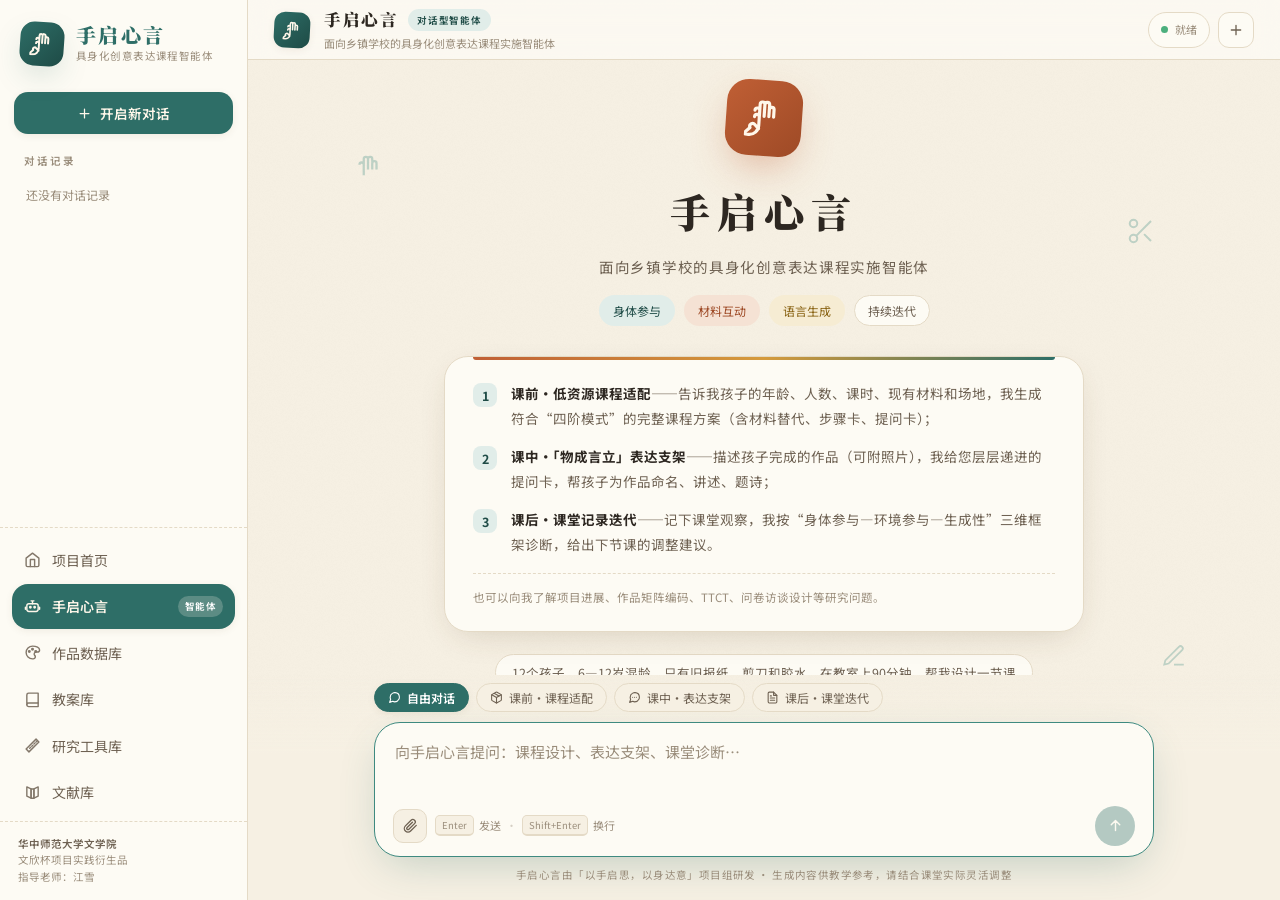
==== commit e11751f1: "v4.1: 隐藏API设置入口、思考提示文案、团队新增王路洋" ====
--- a/agent.html
+++ b/agent.html
@@ -24,7 +24,6 @@
     </div>
     <div class="topbar-actions">
       <span class="status-pill" id="statusPill"><span class="dot"></span><span id="statusText">连接中…</span></span>
-      <button class="icon-btn" id="btnSettings" title="API 配置"></button>
       <button class="icon-btn" id="btnNewTop" title="开启新对话"></button>
     </div>
   </header>
@@ -114,27 +113,6 @@
   </div>
 </div>
 
-<!-- API 配置弹层 -->
-<div class="overlay" id="cfgOverlay">
-  <div class="dialog">
-    <button class="d-close" data-close="cfgOverlay" id="cfgClose"></button>
-    <h3><span id="cfgIco"></span>模型接口配置</h3>
-    <div class="d-sub">默认使用项目组内置接口，无需配置即可体验。如需更换为自己的 Key（保存在本机浏览器，不会上传）。</div>
-    <div class="field"><label>API Base URL（OpenAI 兼容）</label><input id="cfgBase" placeholder="https://api.deepseek.com/v1"></div>
-    <div class="field"><label>模型</label><input id="cfgModel" placeholder="deepseek-chat"></div>
-    <div class="field"><label>API Key</label><input id="cfgKey" type="password" placeholder="sk-…"></div>
-    <div class="field"><label>多模态识别（作品照片 OCR / 图像理解）</label>
-      <select id="cfgVision">
-        <option value="auto">自动：接口支持图像时随消息发送</option>
-        <option value="off">关闭：仅发送文字描述</option>
-      </select>
-      <div class="d-sub" style="margin-top:6px">提示：deepseek-chat 仅支持文字；切换至支持 vision 的 OpenAI 兼容接口后可识别作品照片中的文字与画面。</div>
-    </div>
-    <button class="btn btn-primary" id="btnCfgSave">保存配置</button>
-    <button class="btn btn-paper" id="btnCfgReset" style="margin-top:10px">恢复默认</button>
-  </div>
-</div>
-
 <div class="toast" id="toast"></div>
 
 <script src="assets/js/data.js"></script>
--- a/assets/css/style.css
+++ b/assets/css/style.css
@@ -453,7 +453,7 @@
 .tl-item.doing h4 { color: var(--terra-deep); }
 
 /* 团队 */
-.team-grid { display: grid; grid-template-columns: repeat(5, 1fr); gap: 16px; }
+.team-grid { display: grid; grid-template-columns: repeat(6, 1fr); gap: 16px; }
 .member { text-align: center; padding: 26px 12px; border-radius: var(--r-lg); background: var(--paper-2); border: 1px solid var(--line); transition: all .3s var(--ease-out); }
 .member:hover { transform: translateY(-4px); box-shadow: var(--sh-sm); border-color: var(--teal-mid); }
 .member .ava {
@@ -904,6 +904,7 @@
 .typing i { width: 8px; height: 8px; border-radius: 50%; background: var(--teal-mid); animation: tp 1.2s infinite; }
 .typing i:nth-child(2) { animation-delay: .18s; } .typing i:nth-child(3) { animation-delay: .36s; }
 @keyframes tp { 0%, 60%, 100% { transform: translateY(0); opacity: .4; } 30% { transform: translateY(-6px); opacity: 1; } }
+.think-hint { font-size: 12px; color: var(--ink-faint); margin-top: 8px; letter-spacing: .03em; }
 
 /* Markdown 排版 */
 .md h1, .md h2, .md h3, .md h4 { font-family: var(--serif); color: var(--ink); line-height: 1.5; }
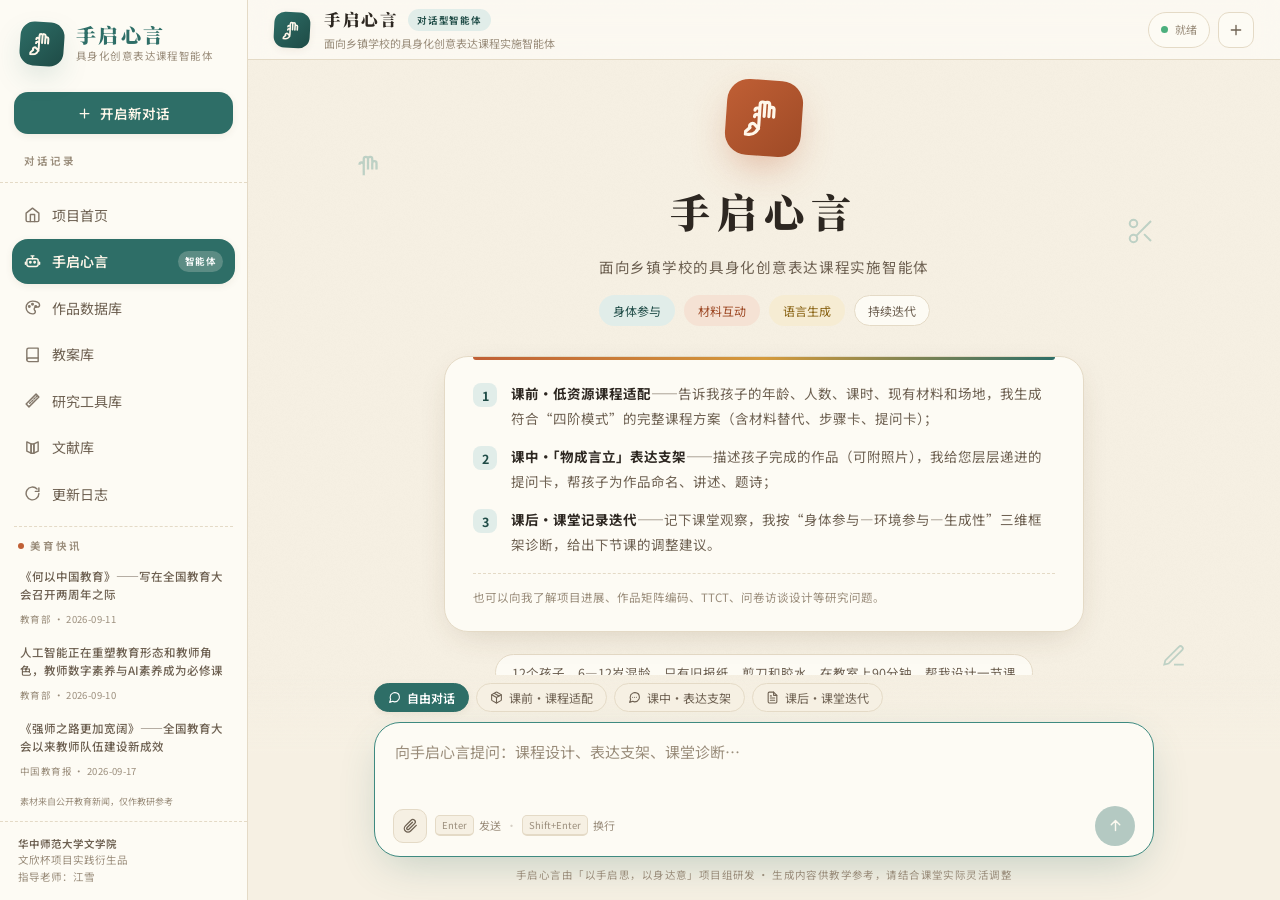
==== commit 5166a46e: "v4.2: 导师反馈迭代（四阶图形化/占比制/时间条/移动适配/快讯/更新日志）" ====
--- a/agent.html
+++ b/agent.html
@@ -109,6 +109,7 @@
     </div>
     <div class="field"><label>其他材料</label><input id="fCustom" placeholder="如：挂历、纽扣、瓶盖…"></div>
     <div class="field"><label>期望主题（选填）</label><input id="fTheme" placeholder="如：我的家乡 / 春天 / 非遗竹编…"></div>
+    <div class="field"><label>地域与在地资源（选填）</label><input id="fRegion" placeholder="如：宜昌远安山区，有竹林、梯田；或：城区托管班，只有教室"></div>
     <button class="btn btn-primary" id="btnPlanGo">生成课程方案</button>
   </div>
 </div>
--- a/assets/css/style.css
+++ b/assets/css/style.css
@@ -94,6 +94,8 @@
   border-right: 1px solid var(--line);
   display: flex; flex-direction: column;
   z-index: 50;
+  overflow-y: auto;
+  scrollbar-width: thin;
 }
 
 .rail-brand {
@@ -354,35 +356,63 @@
 }
 .hero-frame-input .go svg { width: 14px; height: 14px; }
 
-/* 四阶模式 */
-.four-grid { display: grid; grid-template-columns: repeat(4, 1fr); gap: 18px; }
-.four-card {
+/* 四阶流程图（图形化呈现） */
+.four-flow { display: grid; grid-template-columns: repeat(4, 1fr); gap: 36px; }
+.ff-node {
   background: var(--paper-2); border: 1px solid var(--line);
-  border-radius: var(--r-lg); padding: 28px 24px;
-  position: relative; overflow: hidden;
-  transition: all .35s var(--ease-out);
-}
-.four-card:hover { transform: translateY(-6px); box-shadow: var(--sh-md); border-color: transparent; }
-.four-card::before {
-  content: ""; position: absolute; top: 0; left: 0; right: 0; height: 4px;
-  background: var(--fc, var(--teal));
-  transform: scaleX(0); transform-origin: left;
-  transition: transform .4s var(--ease-out);
-}
-.four-card:hover::before { transform: scaleX(1); }
-.four-no {
-  font-family: var(--serif); font-size: 44px; font-weight: 900;
-  color: var(--fc, var(--teal)); opacity: .18; line-height: 1;
-}
-.four-name { font-family: var(--serif); font-size: 21px; font-weight: 900; letter-spacing: .1em; margin: 8px 0 4px; }
-.four-en { font-size: 10.5px; color: var(--ink-faint); letter-spacing: .18em; text-transform: uppercase; }
-.four-desc { margin-top: 14px; font-size: 13px; color: var(--ink-soft); line-height: 1.9; }
-.four-time {
-  margin-top: 16px; display: inline-block;
-  font-size: 11px; color: var(--fc, var(--teal));
-  background: var(--paper); border: 1px dashed var(--line);
-  padding: 3px 11px; border-radius: 99px;
-}
+  border-radius: 22px; padding: 24px 18px 18px;
+  text-align: center; position: relative;
+  box-shadow: var(--sh-sm);
+  transition: transform .3s var(--ease-out), box-shadow .3s;
+}
+.ff-node:hover { transform: translateY(-5px); box-shadow: var(--sh-md); }
+.ff-node::after {
+  content: "→"; position: absolute; right: -33px; top: 44px;
+  font-size: 24px; color: var(--ink-faint); font-family: var(--serif);
+}
+.ff-node:last-child::after { display: none; }
+.ff-dot {
+  width: 54px; height: 54px; margin: 0 auto 12px;
+  border-radius: 50%;
+  background: var(--fc);
+  color: #fff; font-family: var(--serif); font-weight: 900; font-size: 23px;
+  display: flex; align-items: center; justify-content: center;
+  box-shadow: var(--sh-sm);
+}
+.ff-node b { font-family: var(--serif); font-size: 20px; font-weight: 900; letter-spacing: .14em; display: block; }
+.ff-node .en { display: block; font-size: 9.5px; letter-spacing: .18em; color: var(--ink-faint); text-transform: uppercase; margin-top: 3px; }
+.ff-node p { margin-top: 12px; font-size: 12.5px; color: var(--ink-soft); line-height: 1.8; min-height: 44px; }
+.ff-node em {
+  display: inline-block; font-style: normal; font-size: 11.5px; font-weight: 600;
+  color: var(--fc); background: var(--paper); border: 1px dashed var(--line);
+  padding: 3px 14px; border-radius: 99px; margin-top: 8px;
+}
+.ff-note { text-align: center; font-size: 12.5px; color: var(--ink-faint); margin-top: 30px; font-family: var(--serif); letter-spacing: .06em; }
+@media (max-width: 860px) {
+  .four-flow { grid-template-columns: 1fr; gap: 34px; max-width: 420px; margin: 0 auto; }
+  .ff-node::after { content: "↓"; right: auto; left: 50%; top: auto; bottom: -30px; transform: translateX(-50%); }
+  .ff-node p { min-height: 0; }
+}
+
+/* 智能体时间分配图示（彩条） */
+.alloc-bar { margin-top: 14px; border: 1px solid var(--line); border-radius: 14px; background: var(--paper); padding: 13px 15px 11px; }
+.alloc-title { font-size: 12px; font-weight: 600; color: var(--ink-soft); margin-bottom: 9px; letter-spacing: .03em; }
+.alloc-track { display: flex; height: 26px; border-radius: 8px; overflow: hidden; gap: 2px; }
+.alloc-track i { display: block; height: 100%; border-radius: 2px; min-width: 4px; transition: width .8s var(--ease-out); }
+.alloc-legend { display: flex; flex-wrap: wrap; gap: 6px 16px; margin-top: 9px; }
+.alloc-legend span { display: inline-flex; align-items: center; gap: 6px; font-size: 11.5px; color: var(--ink-soft); }
+.alloc-legend i { width: 10px; height: 10px; border-radius: 3px; display: inline-block; }
+
+/* 侧栏美育快讯 */
+.rail-news { margin: 4px 14px 12px; border-top: 1px dashed var(--line); padding-top: 10px; }
+.rail-news h6 { font-size: 10.5px; letter-spacing: .2em; color: var(--ink-faint); padding: 0 4px 6px; font-weight: 600; display: flex; align-items: center; gap: 6px; }
+.rail-news h6 .pulse { width: 6px; height: 6px; border-radius: 50%; background: var(--terra); animation: pulseDot 2.2s infinite; }
+.rn-item { display: block; padding: 7px 6px; border-radius: 9px; transition: background .18s; cursor: pointer; }
+.rn-item:hover { background: var(--teal-ghost); }
+.rn-item b { display: block; font-size: 11.5px; font-weight: 500; color: var(--ink-soft); line-height: 1.55; }
+.rn-item span { font-size: 9.5px; color: var(--ink-faint); letter-spacing: .04em; }
+.rn-more { font-size: 10px; color: var(--teal); padding: 4px 6px 2px; display: inline-block; }
+.rn-note { font-size: 9px; color: var(--ink-faint); padding: 6px 6px 0; line-height: 1.5; }
 
 /* 课前课中课后 全流程 */
 .flow { display: grid; grid-template-columns: repeat(3, 1fr); gap: 22px; }
@@ -1026,15 +1056,49 @@
 .mobile-top {
   display: none;
   position: sticky; top: 0; z-index: 60;
-  background: rgba(253, 251, 244, .9);
+  background: rgba(253, 251, 244, .92);
   backdrop-filter: blur(10px);
   border-bottom: 1px solid var(--line);
-  padding: 10px 18px;
+  padding: 10px 14px;
   align-items: center; gap: 10px;
 }
-.mobile-top .brand-mark { width: 34px; height: 34px; border-radius: 10px; }
+.mobile-top .brand-mark { width: 34px; height: 34px; border-radius: 10px; flex: none; }
 .mobile-top .brand-mark svg { width: 18px; height: 18px; }
-.mobile-top b { font-family: var(--serif); letter-spacing: .1em; }
-.mobile-top nav { margin-left: auto; display: flex; gap: 12px; font-size: 13px; }
-.mobile-top nav a { color: var(--ink-soft); }
+.mobile-top b { font-family: var(--serif); letter-spacing: .1em; flex: none; }
+.mobile-top nav {
+  margin-left: auto;
+  display: flex; gap: 16px;
+  font-size: 13px;
+  overflow-x: auto;
+  white-space: nowrap;
+  scrollbar-width: none;
+  -webkit-overflow-scrolling: touch;
+}
+.mobile-top nav::-webkit-scrollbar { display: none; }
+.mobile-top nav a { color: var(--ink-soft); flex: none; }
 .mobile-top nav a.active { color: var(--teal); font-weight: 700; }
+@media (max-width: 520px) {
+  .mobile-top b { display: none; }
+}
+
+/* 手机端对话页适配：避让右下角平台悬浮标，压缩留白 */
+@media (max-width: 860px) {
+  .chat-topbar { padding: 0 14px; gap: 10px; height: 54px; }
+  .chat-topbar .t-sub { display: none; }
+  .chat-topbar .t-name { font-size: 15px; }
+  .status-pill { white-space: nowrap; font-size: 10.5px; padding: 4px 9px; }
+  .icon-btn { width: 32px; height: 32px; }
+  .msgs { padding: 16px 12px 12px; gap: 20px; }
+  .msg-user .bubble { max-width: 94%; }
+  .msg-ai .bubble { padding: 14px 16px; font-size: 13.5px; }
+  .composer { padding: 6px 10px 44px; }
+  .composer-inner { max-width: 100%; }
+  .composer-modes { overflow-x: auto; flex-wrap: nowrap; scrollbar-width: none; padding-bottom: 2px; }
+  .composer-modes::-webkit-scrollbar { display: none; }
+  .mode-chip { flex: none; }
+  .composer-hint { display: none; }
+  /* 发送键移到左侧，避开右下角平台悬浮标 */
+  .send-btn { order: -1; margin-left: 0; margin-right: 6px; flex: none; }
+  .welcome-card li { font-size: 12px !important; }
+  .chat-scroll { -webkit-overflow-scrolling: touch; }
+}
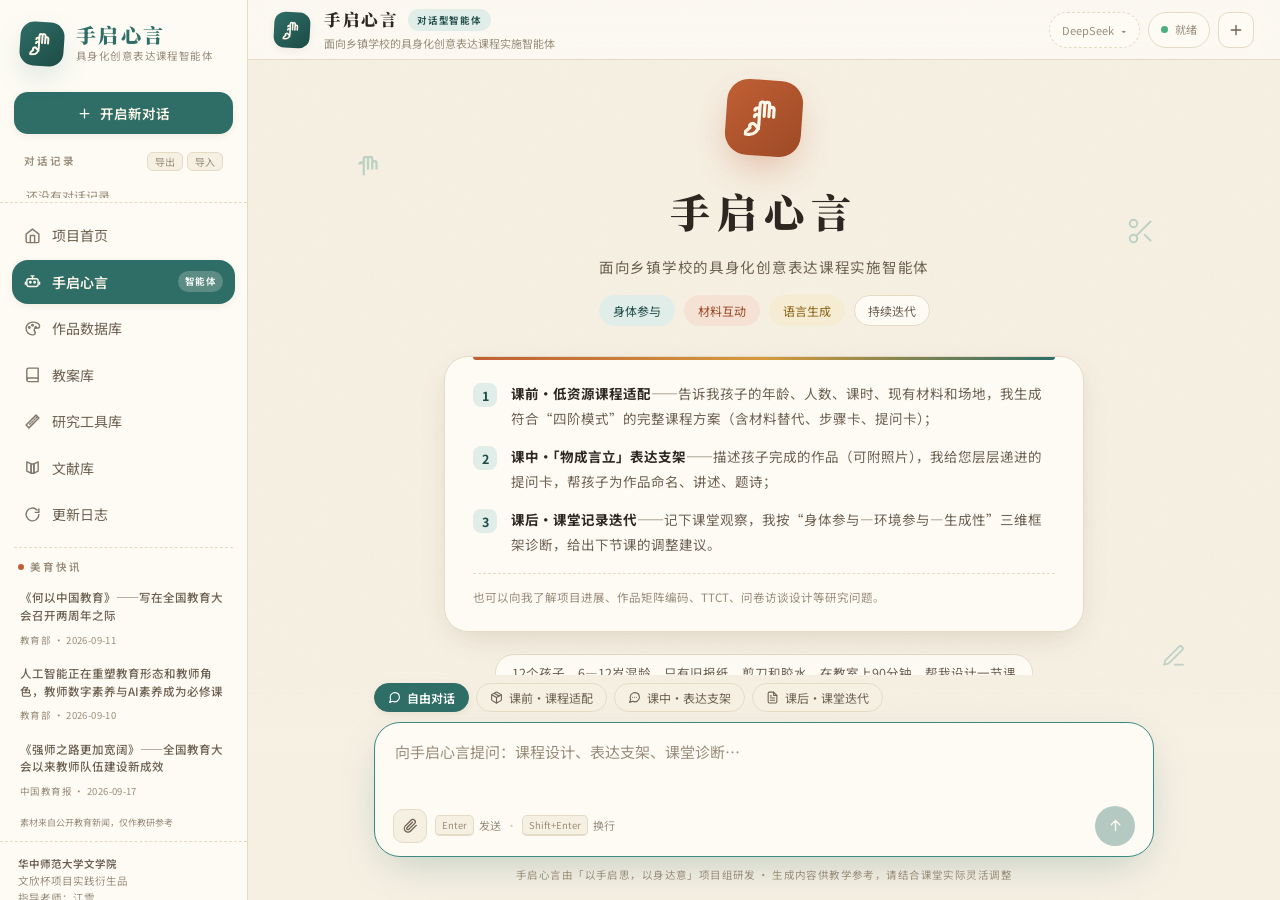
==== commit 805ef145: "v4.3: favicon+模型选择器+对话导出导入+四阶恢复完整版" ====
--- a/agent.html
+++ b/agent.html
@@ -8,7 +8,7 @@
 <link rel="preconnect" href="https://fonts.loli.net">
 <link href="https://fonts.loli.net/css2?family=Noto+Serif+SC:wght@600;700;900&family=Noto+Sans+SC:wght@400;500;700&display=swap" rel="stylesheet">
 <link rel="stylesheet" href="assets/css/style.css">
-<link rel="icon" href="data:image/svg+xml,%3Csvg xmlns='http://www.w3.org/2000/svg' viewBox='0 0 24 24'%3E%3Crect width='24' height='24' rx='6' fill='%232E6E67'/%3E%3C/svg%3E">
+<link rel="icon" type="image/svg+xml" href="assets/favicon.svg">
 </head>
 <body class="agent-body">
 <div id="railSlot"></div>
@@ -23,6 +23,7 @@
       <div class="t-sub">面向乡镇学校的具身化创意表达课程实施智能体</div>
     </div>
     <div class="topbar-actions">
+      <button class="status-pill" id="modelPill" title="切换模型服务" style="cursor:pointer;border-style:dashed"><span id="modelName">DeepSeek</span> ▾</button>
       <span class="status-pill" id="statusPill"><span class="dot"></span><span id="statusText">连接中…</span></span>
       <button class="icon-btn" id="btnNewTop" title="开启新对话"></button>
     </div>
@@ -114,6 +115,22 @@
   </div>
 </div>
 
+<!-- 模型服务弹层 -->
+<div class="overlay" id="modelOverlay">
+  <div class="dialog">
+    <button class="d-close" data-close="modelOverlay" id="modelClose"></button>
+    <h3><span id="modelIco"></span>模型服务</h3>
+    <div class="d-sub">选择驱动「手启心言」的大模型。内置服务开箱即用；自有 Key 仅保存在本机浏览器，不会上传。</div>
+    <div id="providerList" style="margin-top:16px"></div>
+    <div id="customFields" style="display:none">
+      <div class="field"><label>API Base URL（OpenAI 兼容）</label><input id="mBase" placeholder="https://api.example.com/v1"></div>
+      <div class="field"><label>模型 ID</label><input id="mModel" placeholder="如 moonshot-v1-8k / glm-4-flash"></div>
+    </div>
+    <div class="field" id="keyFieldWrap"><label id="keyLabel">API Key</label><input id="mKey" type="password" placeholder="sk-…（仅保存在本机）"></div>
+    <button class="btn btn-primary" id="btnModelSave">保存并切换</button>
+  </div>
+</div>
+
 <div class="toast" id="toast"></div>
 
 <script src="assets/js/data.js"></script>
--- a/assets/css/style.css
+++ b/assets/css/style.css
@@ -356,42 +356,34 @@
 }
 .hero-frame-input .go svg { width: 14px; height: 14px; }
 
-/* 四阶流程图（图形化呈现） */
-.four-flow { display: grid; grid-template-columns: repeat(4, 1fr); gap: 36px; }
-.ff-node {
+/* 四阶模式（完整文字版） */
+.four-grid { display: grid; grid-template-columns: repeat(4, 1fr); gap: 18px; }
+.four-card {
   background: var(--paper-2); border: 1px solid var(--line);
-  border-radius: 22px; padding: 24px 18px 18px;
-  text-align: center; position: relative;
-  box-shadow: var(--sh-sm);
-  transition: transform .3s var(--ease-out), box-shadow .3s;
-}
-.ff-node:hover { transform: translateY(-5px); box-shadow: var(--sh-md); }
-.ff-node::after {
-  content: "→"; position: absolute; right: -33px; top: 44px;
-  font-size: 24px; color: var(--ink-faint); font-family: var(--serif);
-}
-.ff-node:last-child::after { display: none; }
-.ff-dot {
-  width: 54px; height: 54px; margin: 0 auto 12px;
-  border-radius: 50%;
-  background: var(--fc);
-  color: #fff; font-family: var(--serif); font-weight: 900; font-size: 23px;
-  display: flex; align-items: center; justify-content: center;
-  box-shadow: var(--sh-sm);
-}
-.ff-node b { font-family: var(--serif); font-size: 20px; font-weight: 900; letter-spacing: .14em; display: block; }
-.ff-node .en { display: block; font-size: 9.5px; letter-spacing: .18em; color: var(--ink-faint); text-transform: uppercase; margin-top: 3px; }
-.ff-node p { margin-top: 12px; font-size: 12.5px; color: var(--ink-soft); line-height: 1.8; min-height: 44px; }
-.ff-node em {
-  display: inline-block; font-style: normal; font-size: 11.5px; font-weight: 600;
-  color: var(--fc); background: var(--paper); border: 1px dashed var(--line);
-  padding: 3px 14px; border-radius: 99px; margin-top: 8px;
-}
-.ff-note { text-align: center; font-size: 12.5px; color: var(--ink-faint); margin-top: 30px; font-family: var(--serif); letter-spacing: .06em; }
-@media (max-width: 860px) {
-  .four-flow { grid-template-columns: 1fr; gap: 34px; max-width: 420px; margin: 0 auto; }
-  .ff-node::after { content: "↓"; right: auto; left: 50%; top: auto; bottom: -30px; transform: translateX(-50%); }
-  .ff-node p { min-height: 0; }
+  border-radius: var(--r-lg); padding: 28px 24px;
+  position: relative; overflow: hidden;
+  transition: all .35s var(--ease-out);
+}
+.four-card:hover { transform: translateY(-6px); box-shadow: var(--sh-md); border-color: transparent; }
+.four-card::before {
+  content: ""; position: absolute; top: 0; left: 0; right: 0; height: 4px;
+  background: var(--fc, var(--teal));
+  transform: scaleX(0); transform-origin: left;
+  transition: transform .4s var(--ease-out);
+}
+.four-card:hover::before { transform: scaleX(1); }
+.four-no {
+  font-family: var(--serif); font-size: 44px; font-weight: 900;
+  color: var(--fc, var(--teal)); opacity: .18; line-height: 1;
+}
+.four-name { font-family: var(--serif); font-size: 21px; font-weight: 900; letter-spacing: .1em; margin: 8px 0 4px; }
+.four-en { font-size: 10.5px; color: var(--ink-faint); letter-spacing: .18em; text-transform: uppercase; }
+.four-desc { margin-top: 14px; font-size: 13px; color: var(--ink-soft); line-height: 1.9; }
+.four-time {
+  margin-top: 16px; display: inline-block;
+  font-size: 11px; color: var(--fc, var(--teal));
+  background: var(--paper); border: 1px dashed var(--line);
+  padding: 3px 11px; border-radius: 99px;
 }
 
 /* 智能体时间分配图示（彩条） */
@@ -628,8 +620,15 @@
 .agent-body { height: 100vh; overflow: hidden; }
 
 /* 历史列表 */
-.rail-history { flex: 1; overflow-y: auto; padding: 4px 12px 10px; }
-.rail-history h6 { font-size: 10.5px; letter-spacing: .2em; color: var(--ink-faint); padding: 10px 12px 6px; font-weight: 600; }
+.rail-history { flex: 1; overflow-y: auto; padding: 4px 12px 10px; min-height: 60px; }
+.rail-history h6 { font-size: 10.5px; letter-spacing: .2em; color: var(--ink-faint); padding: 10px 12px 6px; font-weight: 600; display: flex; align-items: center; }
+.hist-tools { margin-left: auto; display: flex; gap: 4px; letter-spacing: 0; }
+.hist-tools button {
+  border: 1px solid var(--line); background: var(--paper); border-radius: 6px;
+  font-size: 10px; padding: 1px 7px; color: var(--ink-faint); cursor: pointer;
+  transition: all .15s;
+}
+.hist-tools button:hover { color: var(--teal-deep); border-color: var(--teal-mid); }
 .hist-item {
   display: flex; align-items: center; gap: 9px;
   padding: 9px 12px; border-radius: 11px;
@@ -935,6 +934,21 @@
 .typing i:nth-child(2) { animation-delay: .18s; } .typing i:nth-child(3) { animation-delay: .36s; }
 @keyframes tp { 0%, 60%, 100% { transform: translateY(0); opacity: .4; } 30% { transform: translateY(-6px); opacity: 1; } }
 .think-hint { font-size: 12px; color: var(--ink-faint); margin-top: 8px; letter-spacing: .03em; }
+
+/* 模型服务选择器 */
+.pv-item {
+  display: flex; align-items: center; gap: 12px;
+  padding: 12px 14px; border: 1.5px solid var(--line); border-radius: 14px;
+  margin-bottom: 10px; cursor: pointer; background: var(--paper);
+  transition: all .2s;
+}
+.pv-item:hover { border-color: var(--teal-mid); }
+.pv-item.on { border-color: var(--teal); background: var(--teal-ghost); box-shadow: var(--sh-sm); }
+.pv-item input { accent-color: var(--teal); width: 16px; height: 16px; flex: none; margin: 0; }
+.pv-body { flex: 1; }
+.pv-body b { font-size: 14px; display: block; }
+.pv-body span { font-size: 11.5px; color: var(--ink-faint); }
+.pv-item em { font-style: normal; font-size: 10px; color: var(--teal-deep); background: var(--teal-soft); padding: 2px 9px; border-radius: 99px; white-space: nowrap; }
 
 /* Markdown 排版 */
 .md h1, .md h2, .md h3, .md h4 { font-family: var(--serif); color: var(--ink); line-height: 1.5; }
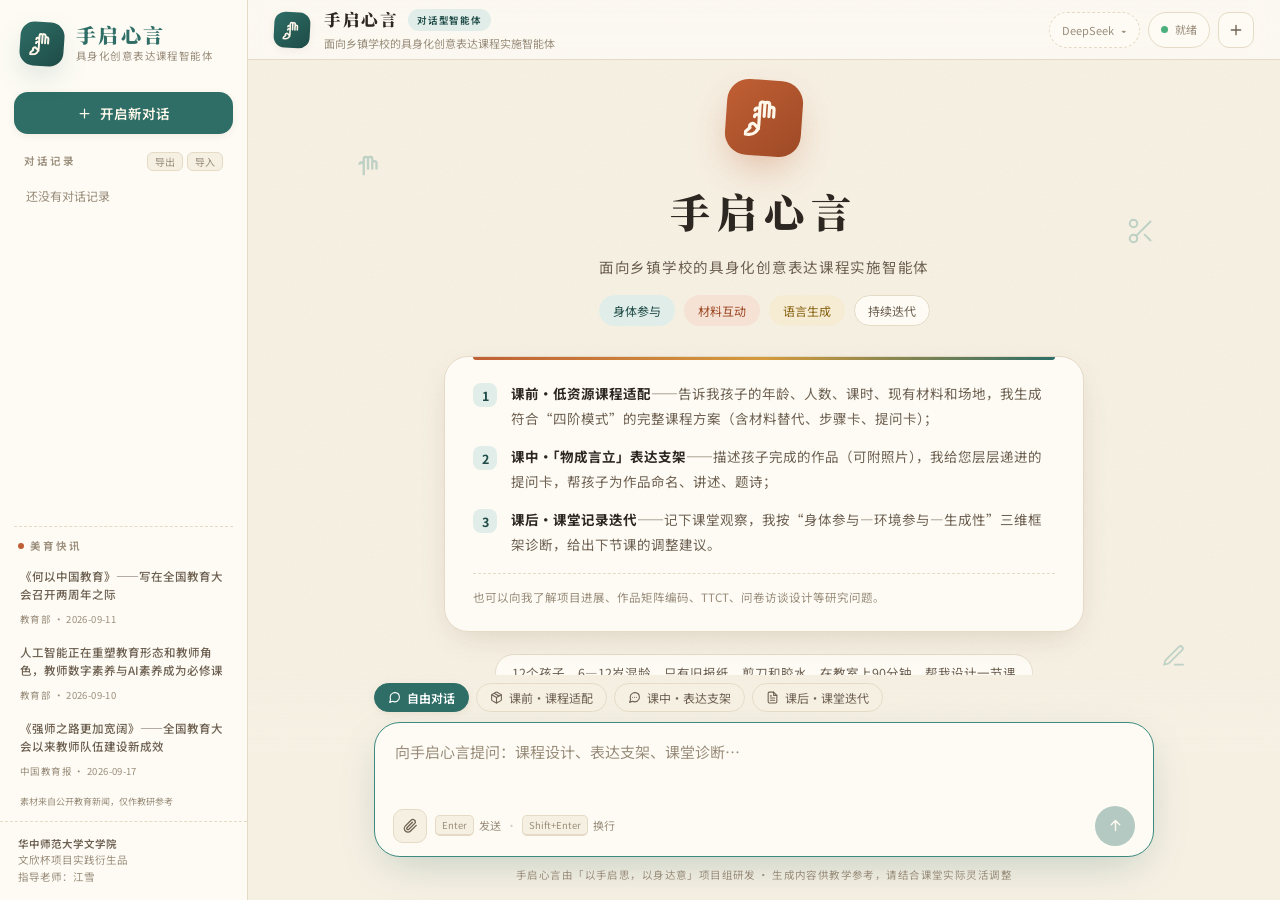
==== commit 869c4695: "v4.4: 侧栏历史扩展+三模型选择器(内置GLM/豆包Key)+修复弹层误关闭" ====
--- a/agent.html
+++ b/agent.html
@@ -120,13 +120,10 @@
   <div class="dialog">
     <button class="d-close" data-close="modelOverlay" id="modelClose"></button>
     <h3><span id="modelIco"></span>模型服务</h3>
-    <div class="d-sub">选择驱动「手启心言」的大模型。内置服务开箱即用；自有 Key 仅保存在本机浏览器，不会上传。</div>
+    <div class="d-sub">选择驱动「手启心言」的大模型，三项服务均已内置 Key、开箱即用；也可以填入自己的 Key 或修改模型 ID（仅保存在本机浏览器）。</div>
     <div id="providerList" style="margin-top:16px"></div>
-    <div id="customFields" style="display:none">
-      <div class="field"><label>API Base URL（OpenAI 兼容）</label><input id="mBase" placeholder="https://api.example.com/v1"></div>
-      <div class="field"><label>模型 ID</label><input id="mModel" placeholder="如 moonshot-v1-8k / glm-4-flash"></div>
-    </div>
-    <div class="field" id="keyFieldWrap"><label id="keyLabel">API Key</label><input id="mKey" type="password" placeholder="sk-…（仅保存在本机）"></div>
+    <div class="field" id="modelFieldWrap" style="display:none"><label>模型 ID</label><input id="mModel" placeholder="模型 ID，如 glm-5.3 / doubao-seed-2-1-pro-260915"></div>
+    <div class="field" id="keyFieldWrap" style="display:none"><label id="keyLabel">API Key</label><input id="mKey" type="password" placeholder="已内置 Key；填这里可替换为自己的（仅保存在本机）"></div>
     <button class="btn btn-primary" id="btnModelSave">保存并切换</button>
   </div>
 </div>
--- a/assets/css/style.css
+++ b/assets/css/style.css
@@ -620,7 +620,7 @@
 .agent-body { height: 100vh; overflow: hidden; }
 
 /* 历史列表 */
-.rail-history { flex: 1; overflow-y: auto; padding: 4px 12px 10px; min-height: 60px; }
+.rail-history { flex: 1; overflow-y: auto; padding: 4px 12px 10px; min-height: 240px; }
 .rail-history h6 { font-size: 10.5px; letter-spacing: .2em; color: var(--ink-faint); padding: 10px 12px 6px; font-weight: 600; display: flex; align-items: center; }
 .hist-tools { margin-left: auto; display: flex; gap: 4px; letter-spacing: 0; }
 .hist-tools button {
